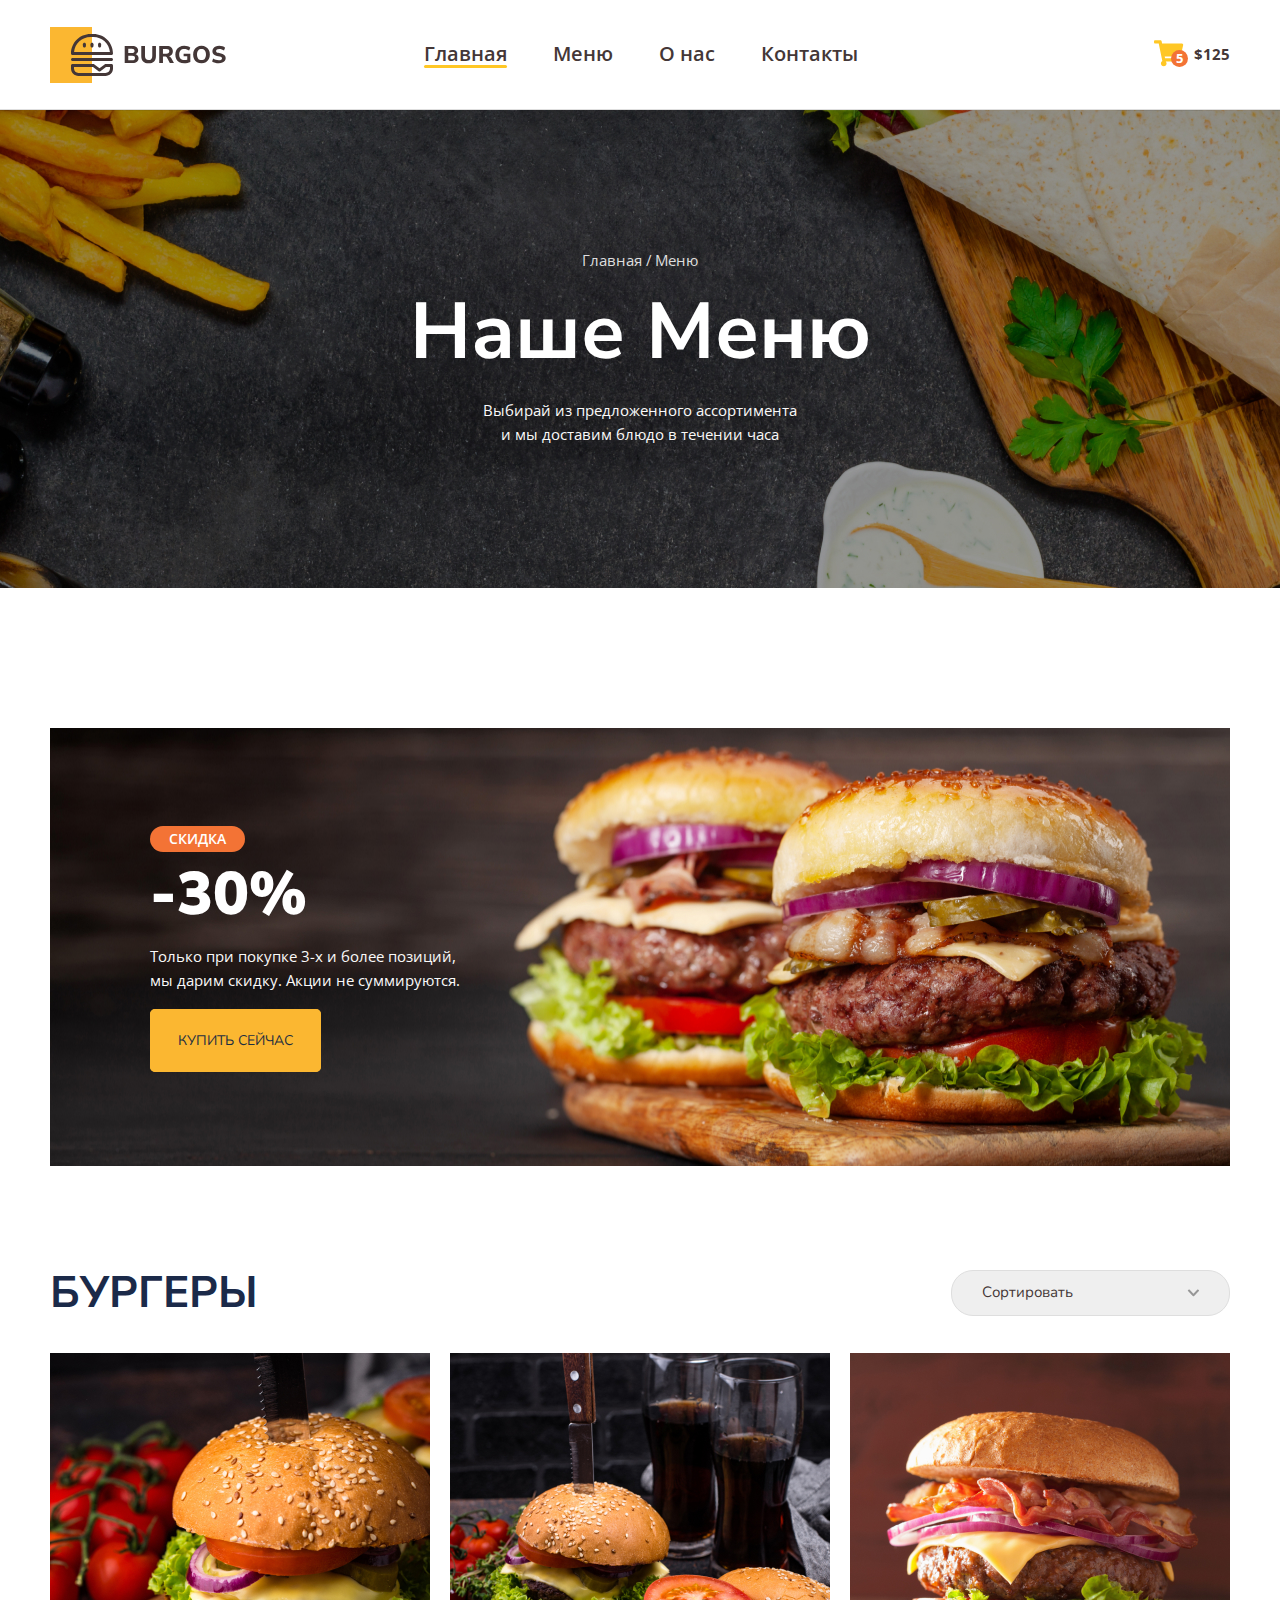
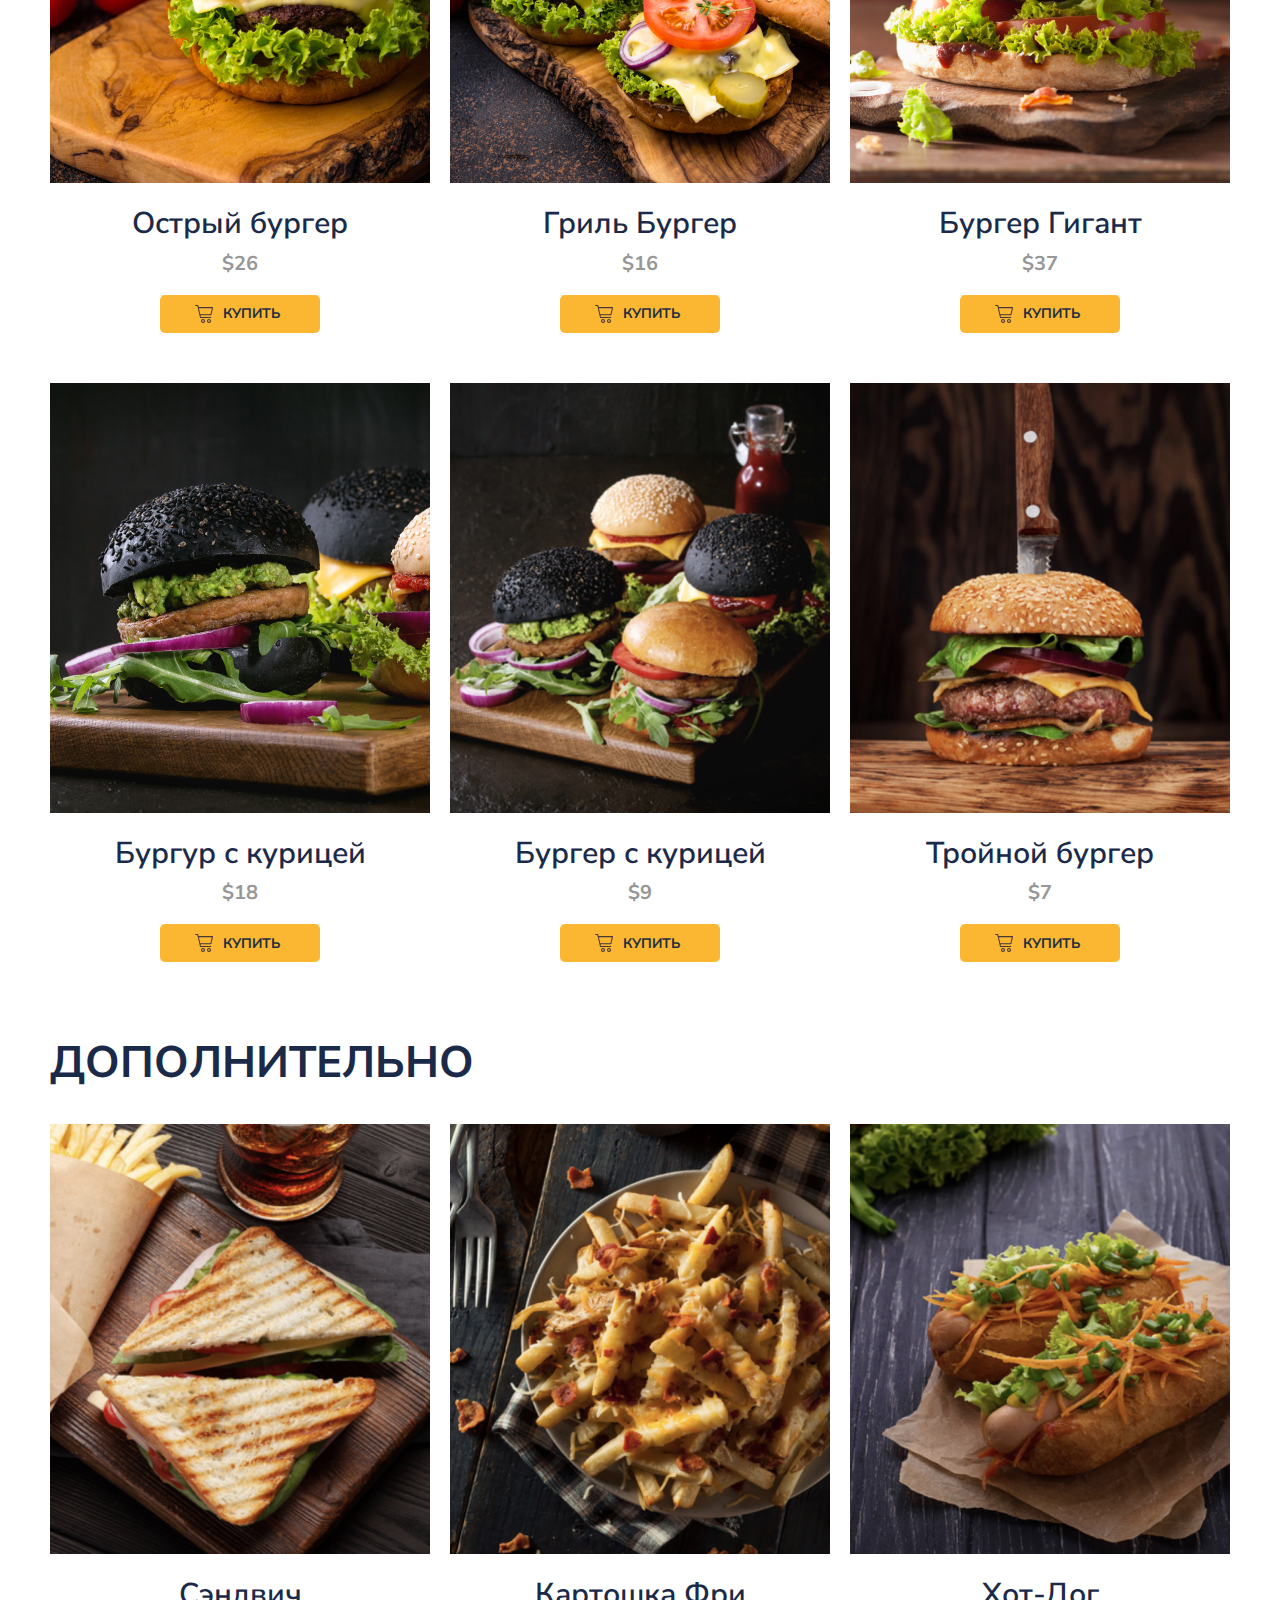
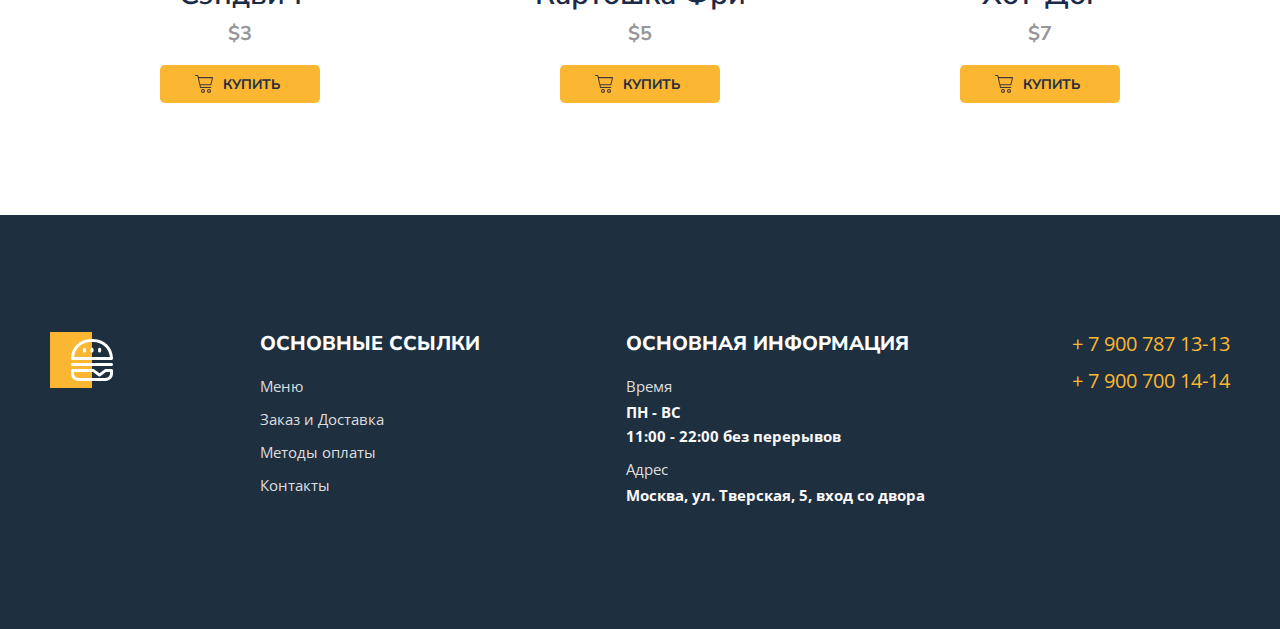
==== menu.html @ 1c943e39 "Add styles" ====
<!DOCTYPE html>
<html lang="ru">
<head>
    <meta charset="UTF-8">
    <meta http-equiv="X-UA-Compatible" content="IE=edge">
    <meta name="viewport" content="width=device-width, initial-scale=1.0">
    <title>Burger</title>
    <link rel="preconnect" href="https://fonts.googleapis.com">
    <link rel="preconnect" href="https://fonts.gstatic.com" crossorigin>
    <link href="https://fonts.googleapis.com/css2?family=Nunito+Sans:wght@600;700;800;900&family=Open+Sans:wght@400;600;700&display=swap" rel="stylesheet">
    <link rel="stylesheet" href="styles/normalize.css">
    <link rel="stylesheet" href="styles/main.css">
</head>
<body>
    <header>
        <div class="container">
            <div class="header">
                <div class="header-item">
                    <a href="index.html" class="header-logo"></a>
                    <nav>
                        <ul class="header-nav">
                            <li><a href="index.html" class="active">Главная</a></li>
                            <li><a href="#">Меню</a></li>
                            <li><a href="#">О нас</a></li>
                            <li><a href="#">Контакты</a></li>
                        </ul>
                    </nav>  
                </div>
                <button type="button" class="button">
                    <span class="button-item">
                        <img src="images/cart.svg" alt="Корзина">
                        <span class="button-count">5</span>
                    </span>
                    <span class="button-text">
                        $125
                    </span>
                </button> 
            </div>
        </div>
    </header>
    <div class="bg">
        <div class="container">
            <ul class="breadcrumbs">
                <li><a href="index.html">Главная</a></li>
                <li><a href="#">Меню</a></li>
            </ul>
            <h1 class="title">Наше Меню</h1>
            <p class="desription">Выбирай из предложенного ассортимента и мы доставим блюдо в течении часа</p>
        </div>
    </div>
    <main>
        <div class="banner">
            <div class="container">
                <div class="banner-box">
                    <h2 class="banner-title">
                       <span>скидка</span>
                       -30%
                    </h2>
                    <p class="banner-text">Только при покупке 3-х и более позиций, мы  дарим скидку. Акции не cуммируются.</p>
                    <a href="#menuBurger" class="banner-link">купить сейчас</a>
            </div>
        </div>
        <div class="menu" id="menuBurger">
            <div class="container">
                <div class="menu-header">
                    <h2 class="menu-title">
                        Бургеры
                    </h2>
                    <select class='menu-select'>
                        <option value="">Сортировать</option>
                        <option value="up">По возрастанию</option>
                        <option value="down">По убыванию</option>
                    </select>
                </div>
                <div class="menu-grid">
                    <!-- 1 бургер начало-->
                    <div class="menu-grid-item">
                        <div class="menu-grid-cover">
                            <img src="images/menu/01.jpg" alt="Острый бургер">
                        </div>
                        <p class="menu-grid-title">Острый бургер</p>
                        <p class="menu-grid-price">
                            $26
                        </p>
                        <button type="button" class="menu-grid-btn">
                            <span class="menu-grid-icon"></span>
                            <span class="menu-grid-text">Купить</span>
                        </button>
                    </div>
                    <!-- 1 бургер конец-->
                    <!-- 2 бургер начало-->
                    <div class="menu-grid-item">
                        <div class="menu-grid-cover">
                            <img src="images/menu/02.jpg" alt="Гриль бургер">
                        </div>
                        <p class="menu-grid-title">Гриль Бургер</p>
                        <p class="menu-grid-price">
                            $16
                        </p>
                        <button type="button" class="menu-grid-btn">
                            <span class="menu-grid-icon"></span>
                            <span class="menu-grid-text">Купить</span>
                        </button>
                    </div>
                    <!-- 2 бургер конец-->
                    <!-- 3 бургер начало-->
                    <div class="menu-grid-item">
                        <div class="menu-grid-cover">
                            <img src="images/menu/03.jpg" alt="Бургер гигант">
                        </div>
                        <p class="menu-grid-title">Бургер Гигант</p>
                        <p class="menu-grid-price">
                            $37
                        </p>
                        <button type="button" class="menu-grid-btn">
                            <span class="menu-grid-icon"></span>
                            <span class="menu-grid-text">Купить</span>
                        </button>
                    </div>
                    <!-- 3 бургер конец-->
                    <!-- 4 бургер начало-->
                    <div class="menu-grid-item">
                        <div class="menu-grid-cover">
                            <img src="images/menu/04.jpg" alt="Бургур с курицей">
                        </div>
                        <p class="menu-grid-title">Бургур с курицей</p>
                        <p class="menu-grid-price">
                            $18
                        </p>
                        <button type="button" class="menu-grid-btn">
                            <span class="menu-grid-icon"></span>
                            <span class="menu-grid-text">Купить</span>
                        </button>
                    </div>
                    <!-- 4 бургер конец-->
                    <!-- 5 бургер начало-->
                    <div class="menu-grid-item">
                        <div class="menu-grid-cover">
                            <img src="images/menu/05.jpg" alt="Бургер с курицей">
                        </div>
                        <p class="menu-grid-title">Бургер с курицей</p>
                        <p class="menu-grid-price">
                            $9
                        </p>
                        <button type="button" class="menu-grid-btn">
                            <span class="menu-grid-icon"></span>
                            <span class="menu-grid-text">Купить</span>
                        </button>
                    </div>
                    <!-- 5 бургер конец-->
                    <!-- 6 бургер начало-->
                    <div class="menu-grid-item">
                        <div class="menu-grid-cover">
                            <img src="images/menu/06.jpg" alt="Тройной бургер">
                        </div>
                        <p class="menu-grid-title">Тройной бургер</p>
                        <p class="menu-grid-price">
                            $7
                        </p>
                        <button type="button" class="menu-grid-btn">
                            <span class="menu-grid-icon"></span>
                            <span class="menu-grid-text">Купить</span>
                        </button>
                    </div>
                    <!-- 6 бургер конец-->
                </div>
                <div class="menu-header">
                    <h2 class="menu-title">
                        Дополнительно
                    </h2>
                </div>
                <div class="menu-grid">
                    <!-- 1 дополнительный бургер начало-->
                    <div class="menu-grid-item">
                        <div class="menu-grid-cover">
                            <img src="images/menu/07.jpg" alt="Сэндвич">
                        </div>
                        <p class="menu-grid-title">Сэндвич</p>
                        <p class="menu-grid-price">
                            $3
                        </p>
                        <button type="button" class="menu-grid-btn">
                            <span class="menu-grid-icon"></span>
                            <span class="menu-grid-text">Купить</span>
                        </button>
                    </div>
                    <!-- 1 дополнительный бургер конец-->
                    <!-- 2 дополнительный бургер начало-->
                    <div class="menu-grid-item">
                        <div class="menu-grid-cover">
                            <img src="images/menu/08.jpg" alt="Картошка Фри">
                        </div>
                        <p class="menu-grid-title">Картошка Фри</p>
                        <p class="menu-grid-price">
                            $5
                        </p>
                        <button type="button" class="menu-grid-btn">
                            <span class="menu-grid-icon"></span>
                            <span class="menu-grid-text">Купить</span>
                        </button>
                    </div>
                    <!-- 2 дополнительный бургер конец-->
                    <!-- 3 дополнительный бургер начало-->
                    <div class="menu-grid-item">
                        <div class="menu-grid-cover">
                            <img src="images/menu/09.jpg" alt="Хот-Дог">
                        </div>
                        <p class="menu-grid-title">Хот-Дог</p>
                        <p class="menu-grid-price">
                            $7
                        </p>
                        <button type="button" class="menu-grid-btn">
                            <span class="menu-grid-icon"></span>
                            <span class="menu-grid-text">Купить</span>
                        </button>
                    </div>
                    <!-- 3 дополнительный бургер конец-->
            </div>
        </div>
    </main>
    <footer class="footer">
        <div class="container">
            <div class="footer-box">
                <div class="footer-item">
                    <img class="footer-logo" src="images/footer-logo.svg" alt="Logo">
                </div>
                <div class="footer-item">
                    <h2>основные ссылки</h2>
                    <ul class="footer-list">
                        <li><a href="#">Меню</a></li>
                        <li><a href="#">Заказ и Доставка</a></li>
                        <li><a href="#">Методы оплаты</a></li>
                        <li><a href="#">Контакты</a></li>
                    </ul>
                </div>
                <div class="footer-item">
                    <h2>основная информация</h2>
                    <ul class="footer-list">
                        <li>
                            <span>Время</span>
                            ПН - ВС <br>
                            11:00 - 22:00 без перерывов
                        </li>
                        <li>
                            <span>Адрес</span>
                            Москва, ул. Тверская, 5, вход со двора
                        </li>
                    </ul>
                </div>
                <div class="footer-tel">
                    <ul class="footer-list footer-list-tel">
                        <li>
                            <a href="tel:+79007871313">+ 7 900 787 13-13</a>
                        </li>
                        <li>
                            <a href="tel:+79007001414">+ 7 900 700 14-14</a>
                        </li>
                    </ul>
                </div>
            </div>
        </div>
    </footer>
</body>
</html>
---- styles/main.css ----
body {
    font-family: 'Nunito Sans', sans-serif;
}
header {
    border-bottom: 1px solid #DEDEDE;
}
.container {
    max-width: 1180px;
    margin: 0 auto;
    padding-left: 15px;
    padding-right: 15px;
}
.header {
    font-family: 'Open Sans', sans-serif;
    display: flex;
    align-items: center;
    justify-content: space-between;
    padding-top: 26px;
    padding-bottom: 25px;
}
.header-item {
    display: flex;
    align-items: center;
    justify-content: space-between;
    flex-basis: 68.5%;
}
.header-logo {
    display: block;
    background-image: url(../images/logo.svg);
    width: 176px;
    height: 56px;
    background-repeat: no-repeat;
    background-size: cover;
}
.header-nav {
    display: flex;
    list-style-type: none;
    padding-left: 0;
    gap: 46px;
}
.header-nav a {
    font-weight: 600;
    font-size: 20px;
    color: #443737;
    text-decoration: none;
}
.header-nav a::after {
    content: '';
    width: 100%;
    height: 3px;
    border-radius: 1.5px;
    display: block;
    background: transparent;
}
.header-nav a.active::after {
    content: '';
    background-color: #FFC725;
}
.button {
    display: flex;
    align-items: center;
    background-color: transparent;
    border: none;
    padding: 0;
    gap: 10px;
    cursor: pointer;
}
.button-text {
    color: #443737;
    font-weight: 700;
    font-size: 15px;
}
.button-count {
    font-weight: 700;
    font-size: 13px;
    color: #FFFFFF;
    background: #F37335;
    border-radius: 100%;
    position: absolute;
    width: 17px;
    height: 17px;
    text-align: center;
    line-height: 1.3;
    bottom: 3px;
    right: -4px;
}
.button-item {
    position: relative;
}
.bg {
    text-align: center;
    color: white;
    background-image: url(../images/bg.jpg);
    background-size: cover;
    background-position: center center;
    padding: 142px 0;
    margin-bottom: 140px;
}
.breadcrumbs {
    padding-left: 0;
    margin-top: 0;
    list-style-type: none;
    display: flex;
    justify-content: center;
    gap: 7px;
}
.breadcrumbs a {
    color: #DEDEDE;
    font-size: 15px;
    font-family: 'Open Sans', sans-serif;
    text-decoration: none;
}
.breadcrumbs a:hover::before {
    color:#DEDEDE;
}
.breadcrumbs a::before {
    content: '/';
    position: relative;
    left: -3px;
    pointer-events: none;
}
.breadcrumbs li:first-child a::before {
    display: none;
}
.title {
    font-weight: 700;
    font-size: 79px;
    margin-top: 17px;
    margin-bottom: 20px;
}
.desription {
    font-family: 'Open Sans', sans-serif;
    font-size: 15px;
    line-height: 1.6;
    color: #FAF9F9;
    max-width: 320px;
    margin: 0 auto;
}
.banner-box {
    background-image: url(../images/banner.jpg);
    text-align: left;
    color: white;
    background-size: cover;
    background-position: center center;
    padding-top: 98px;
    padding-bottom: 116px;
    padding-left: 100px;
    max-width: 1180px;
    margin: 0 auto;
    margin-bottom: 102px;
    /** height: 294px; **/
}
.banner-title {
    font-weight: 900;
    font-size: 60px;
    margin-bottom: 15px;
    display: block;
    margin-top: 0;
}
.banner-title span {
    display: block;
    font-family: 'Open Sans', sans-serif;
    font-weight: 600;
    font-size: 14px;
    background-color: #F37335;
    border-radius: 14px;
    max-width: 95px;
    padding: 5px 0px;
    text-align: center;
    margin-bottom: 8px;
    text-transform: uppercase;
}
.banner-text {
    font-family: 'Open Sans', sans-serif;
    font-weight: 400;
    font-size: 15px;
    max-width: 329px;
    line-height: 24px;
    color: #FAF9F9;
    /** display: block; **/
    margin-bottom: 39px;
}
.banner-link {
    text-decoration: none;
    color: #1E2F40;
    /** font-weight: 700; **/
    font-size: 14px;
    background-color: #FBB731;
    border-radius: 5px;
    /** width: 150px; **/
    /** padding: 21px 10px; **/
    /** text-align: center; **/
    /** margin-top: 14px; **/
    /** display: block; **/
    text-transform: uppercase;
    padding: 21px 27px;
    border: 1px solid #FBB731;
}
.banner-link:hover {
    background-color: transparent;
    color: #FBB731;
}
.menu-header {
    display: flex;
    align-items: center;
    justify-content: space-between;
    margin-bottom: 35px;
}
.menu-title {
    font-size: 44px;
    font-weight: 700;
    text-transform: uppercase;
    margin: 0;
    color: #1B2A49;
}
.menu-select {
    border: 1px solid #DEDEDE;
    padding: 13px 30px;
    border-radius: 22px;
    color: #443737;
    font-size: 15px;
    appearance: none;
    flex-basis: 279px;
    background-image: url(../images/menu/arrow.svg);
    background-size: 12.77px 7.77px;
    background-repeat: no-repeat;
    background-position: 89% center;
}
.menu-grid {
    display: grid;
    grid-template-columns: repeat(3, 1fr);
    gap: 50px 20px;
    margin-bottom: 76px;
}
.menu-grid-cover {
    width: 100%;
    height: 430px;
    position: relative;
    overflow: hidden;
}
.menu-grid-cover img {
    position: absolute;
    left: 50%;
    top: 50%;
    transform: translate(-50%, -50%);
    object-fit: cover;
    width: 100%;
    height: 430px;
}
/** Название бургера **/
.menu-grid-title {
    font-size: 30px;
    font-weight: 600;
    color: #1B2A49;
    text-align: center;
    margin: 0;
    margin-top: 24px;
}
/** Цена бургера **/
.menu-grid-price {
    text-align: center;
    font-weight: 700;
    font-size: 20px;
    color: #979797;
    margin: 0;
    margin-top: 10px;
}
.menu-grid-btn {
    display: flex;
    justify-content: center;
    align-items: center;
    background-color: #FBB731;
    border: none;
    border-radius: 5px;
    padding: 10px 35px 10px 35px;
    cursor: pointer;
    margin: 0 auto;
    margin-top: 20px;
    gap: 10px;
}
.menu-grid-text {
    font-size: 14px;
    font-weight: 700;
    text-transform: uppercase;
    color: #1E2F40;
    margin-right: 5px;
    margin-top: 1px;
}
.menu-grid-icon {
    display: block;
    background-image: url(../images/menu/cart-menu.svg);
    background-position: center center;
    background-repeat: no-repeat;
    background-size: cover;
    width: 18px;
    height: 18px;
}
.menu-grid-btn:hover {
    background-color: #F37335;
}
.footer {
    background: #1E2F40;
    color: #fff;
    padding-top: 117px;
    padding-bottom: 106px;
    margin-top: 112px;
}
.footer-box {
    display: flex;
    justify-content: space-between;
}
.footer-logo {
    width: 63px;
    height: 56px;
}
.footer-item {
    flex: 0 0 auto;
}
.footer-item h2 {
    font-size: 20px;
    font-weight: 800;
    text-transform: uppercase;
    margin-bottom: 19px;
    margin-top: 0;
}
.footer-list li {
    margin-bottom: 9px;
    font-family: 'Open Sans', sans-serif;
    font-size: 15px;
    color: #FAF9F9;
    font-weight: 700;
    line-height: 24px;
}
.footer-list a {
    color: #DEDEDE;
    text-decoration: none;
    font-weight: 400;
}
.footer-list a:hover {
    color: #FBB731;
}
.footer-item span {
    color: #DEDEDE;
    display: block;
    font-weight: 400;
    margin-bottom: 2px;
}
.footer-list-tel {
    margin-top: 0;
}
.footer-list-tel li {
    margin-bottom: 12px;
    font-weight: 900;
}
.footer-list-tel a {
    font-size: 20px;
    color: #FBB731;
    margin-top: 0;
}
.footer-list-tel a:hover {
    color: #fff;
}
.footer-list {
    padding-left: 0;
    list-style-type: none;
}
/* Style index*/
.main {
    background: linear-gradient(180deg, #0C4C7B -100%, #1E2F40 100%);
}
.wrapper {
    max-width: 1180px;
    margin: 0 auto;
    display: flex;
    justify-content:space-between;
}
.content {
    color: #FAF9F9;
    flex: 0 0 580px;
    padding-top: 170px;
    padding-bottom: 170px;
}
.content-title {
    font-size: 120px;
    font-weight: 800;
    text-transform: uppercase;
    line-height: 120px;
    margin-bottom: 40px;
    margin-top: 0;
}
.content-title span {
    color: #FBB731;
    font-size: 30px;
    font-weight: 700;
    line-height: 38px;
    display: block;
    margin-bottom: 10px;
}
.content-text {
    font-family: 'Open Sans', sans-serif;
    font-size: 19px;
    line-height: 1.4;
    margin-bottom: 42px;
}
.content-link,
.promo a {
    color: #1E2F40;
    background-color: #FBB731;
    border-radius: 5px;
    text-decoration: none;
    padding: 20px 45px;
    display: inline-block;
    text-transform: uppercase;
    font-size: 14px;
    font-weight: 700;
}
.visual {
    flex-grow: 1;
    display: flex;
    justify-content: flex-end;
    position: relative;
}
.visual-bg {
    width: 432px;
    height: 100%;
    background: linear-gradient(2.42deg, #F37335 -19.6%, #FBB731 100.79%, #FDC830 100.79%);
}
.main img {
    width: 829px;
    position: absolute;
    right: -168px;
}
.promo {
    padding-top: 186px;
    padding-bottom: 46px;
}
.promo-left,
.promo-right  {
    flex: 0 0 49%;
    color: #FAF9F9;
    box-sizing: border-box;
    background-repeat: no-repeat;
    background-size: cover;
    background-position: center;
}
.promo-left {
    background-image: url(../images/promo-left.png);
    padding: 116px 50px;
}
.promo-right {
    background-image: url(../images/promo-right.png);
    padding: 102px 50px;
}
.sale {
    font-size: 14px;
    font-weight: 900;
    background: #F37335;
    padding: 5px 19px;
    border-radius: 14px;
    display: inline-block;
    text-transform: uppercase;
    margin-bottom: 3px;
    margin-top: 0;
}
.cost {
    font-size: 60px;
    font-weight: 900;
    margin-bottom: 8px;
    margin-top: 0;
}
.promo-description {
    font-size: 15px;
    color: #FAF9F9;
    font-family: 'Open Sans', sans-serif;
    line-height: 24px;
    margin-bottom: 0;
}
.promo-left .promo-description {
    max-width: 392px;
}
.promo-right .promo-description {
    max-width: 300px;
    margin-bottom: 20px;
}
.free {
    font-size: 44px;
    font-weight: 700;
    margin-bottom: 10px;
    margin-top: 0;
}
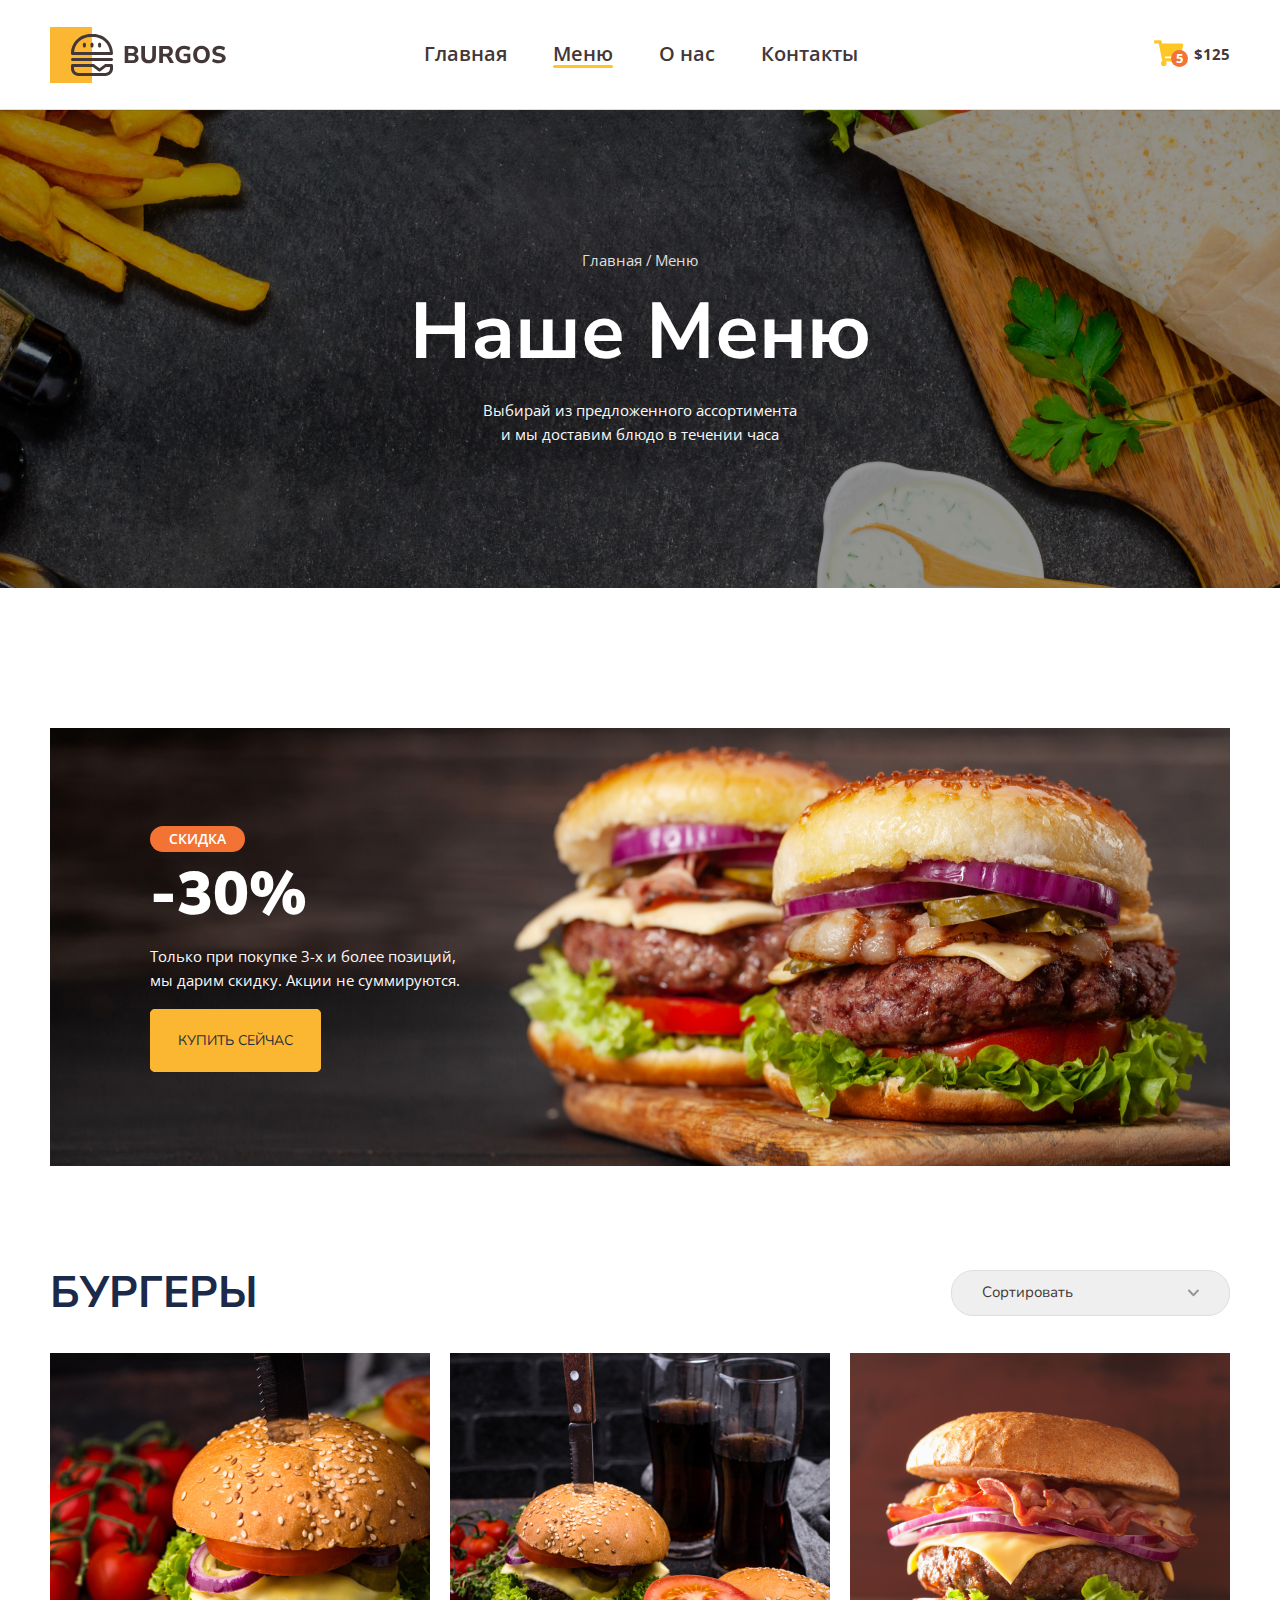
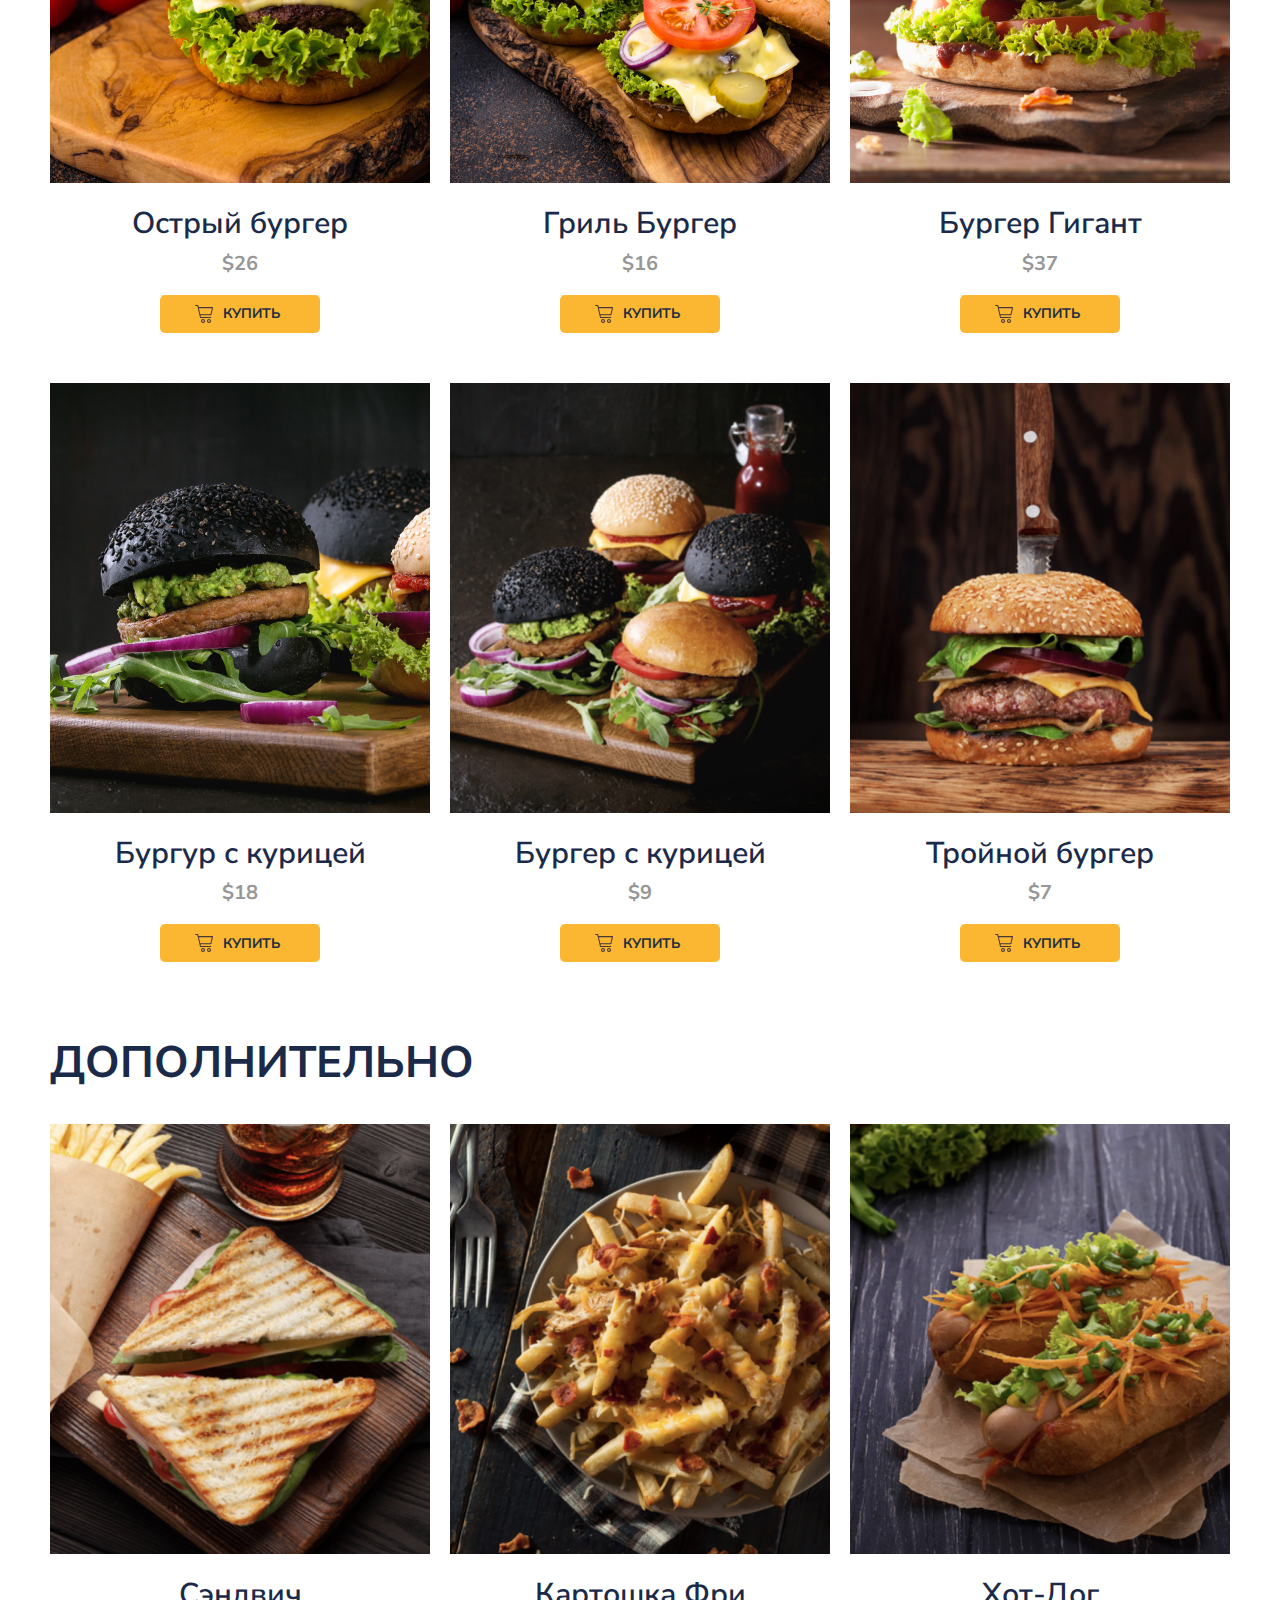
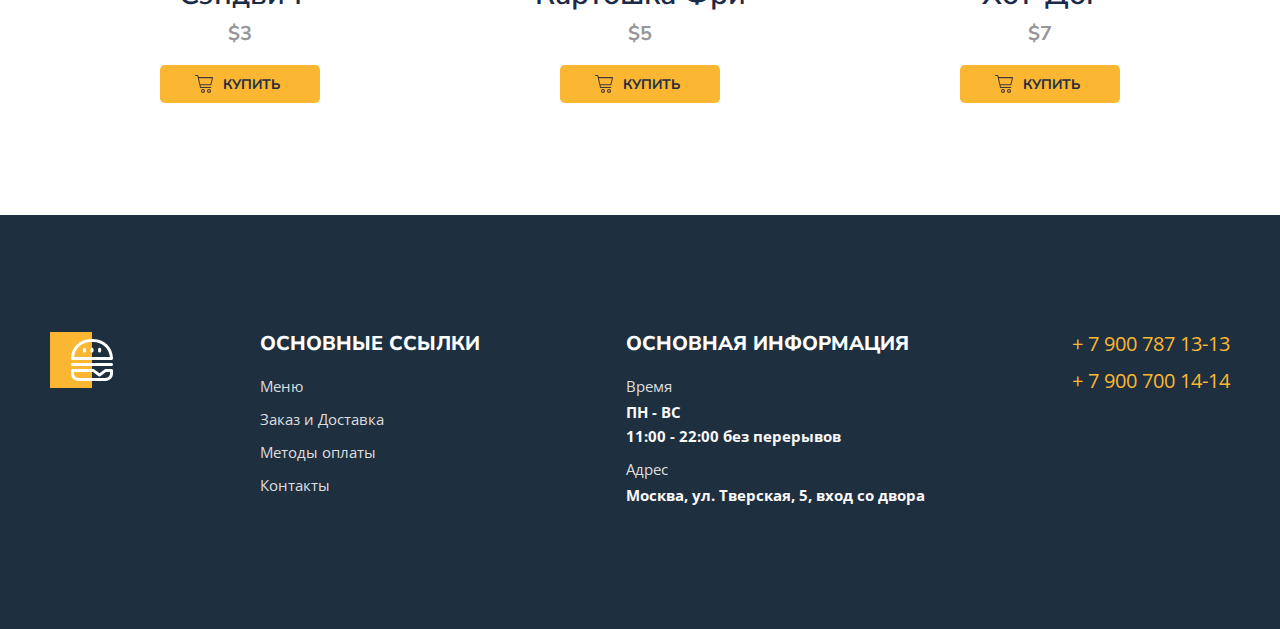
==== commit 0a3769f3: "Add styles" ====
--- a/menu.html
+++ b/menu.html
@@ -19,8 +19,8 @@
                     <a href="index.html" class="header-logo"></a>
                     <nav>
                         <ul class="header-nav">
-                            <li><a href="index.html" class="active">Главная</a></li>
-                            <li><a href="#">Меню</a></li>
+                            <li><a href="index.html">Главная</a></li>
+                            <li><a href="#" class="active">Меню</a></li>
                             <li><a href="#">О нас</a></li>
                             <li><a href="#">Контакты</a></li>
                         </ul>
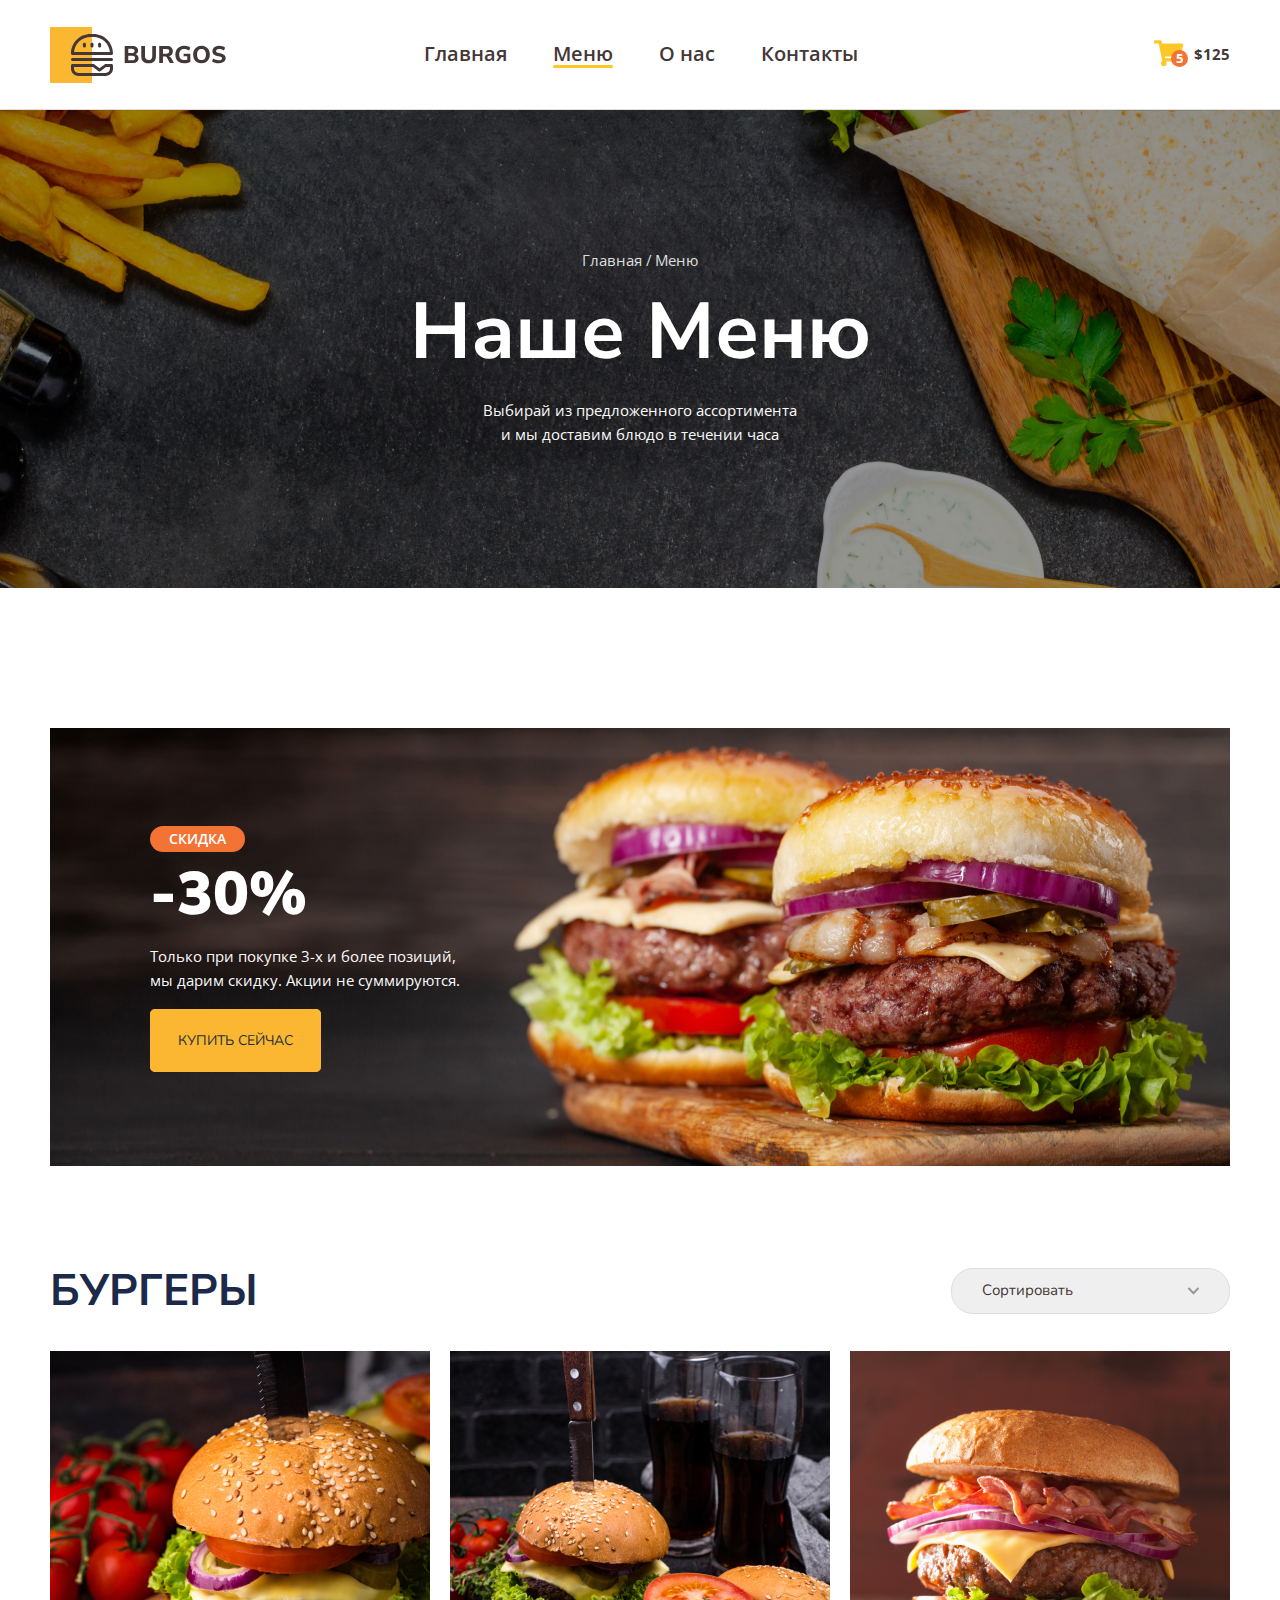
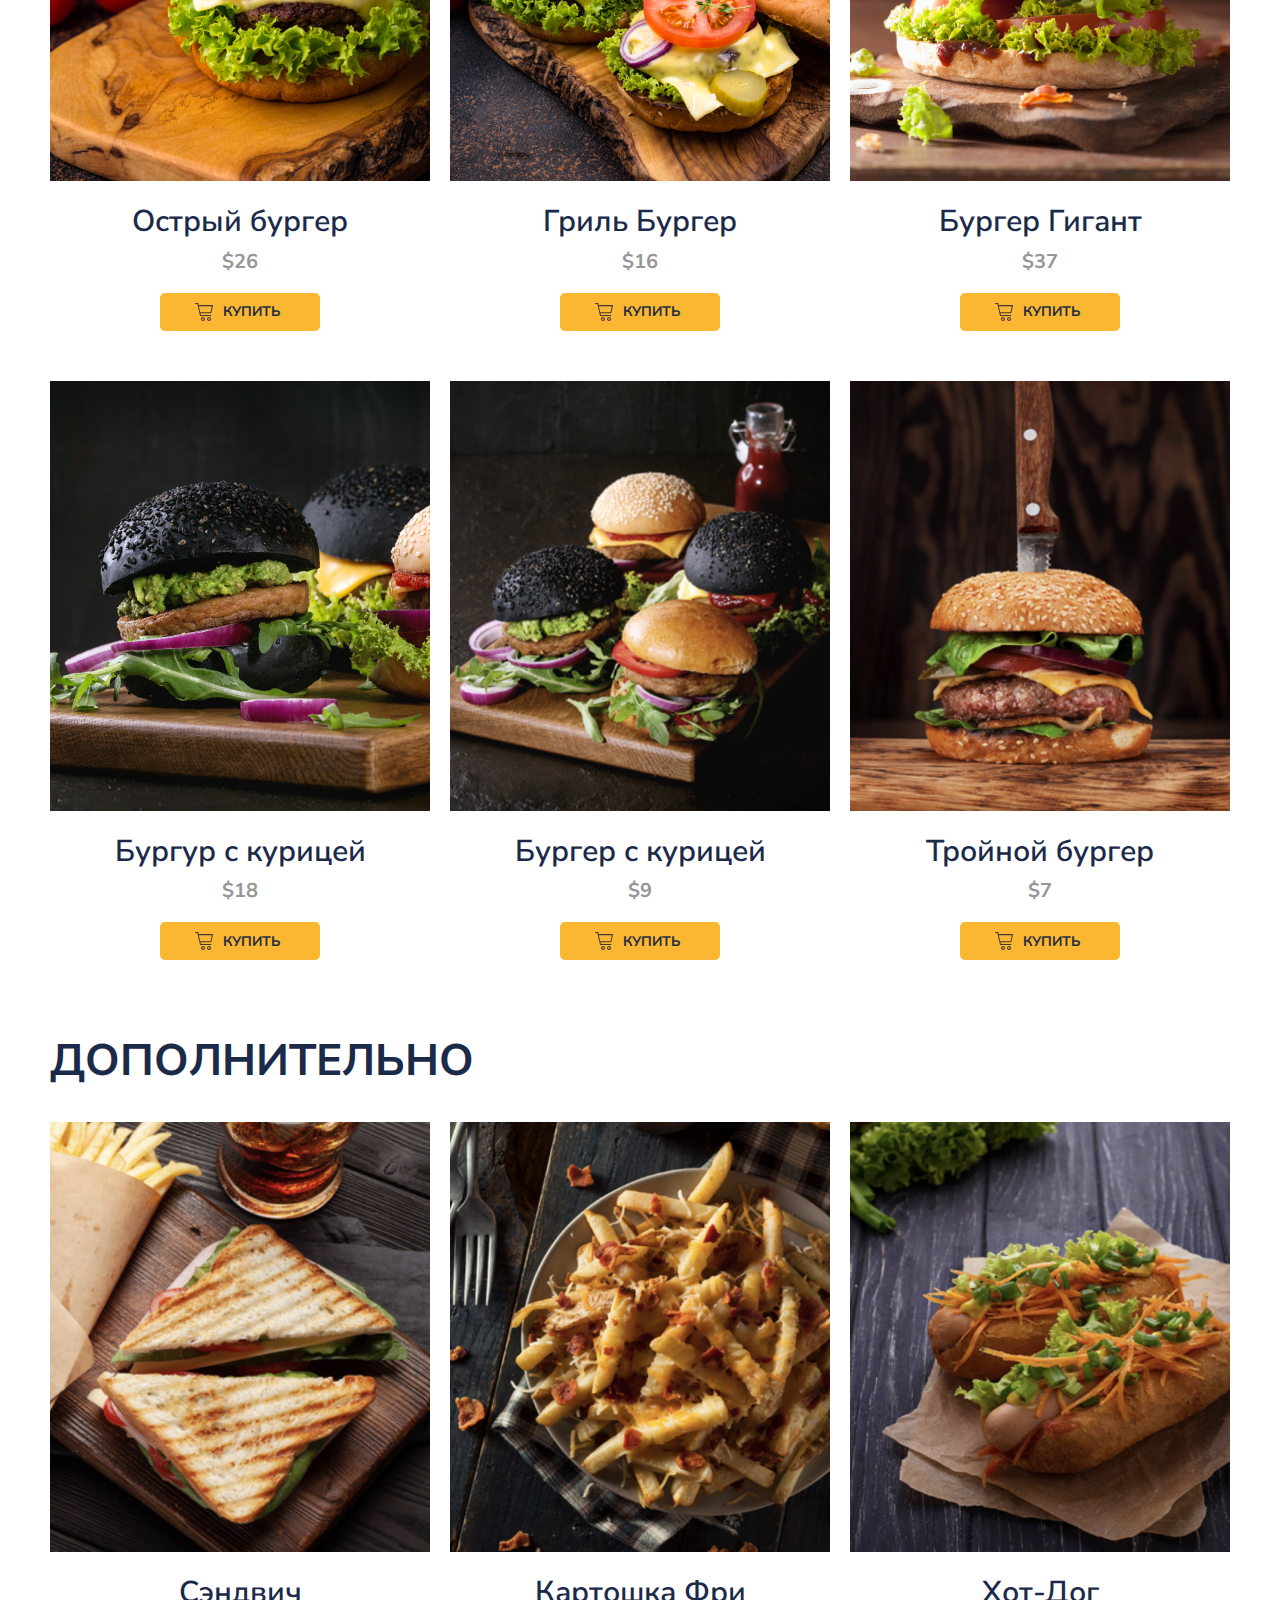
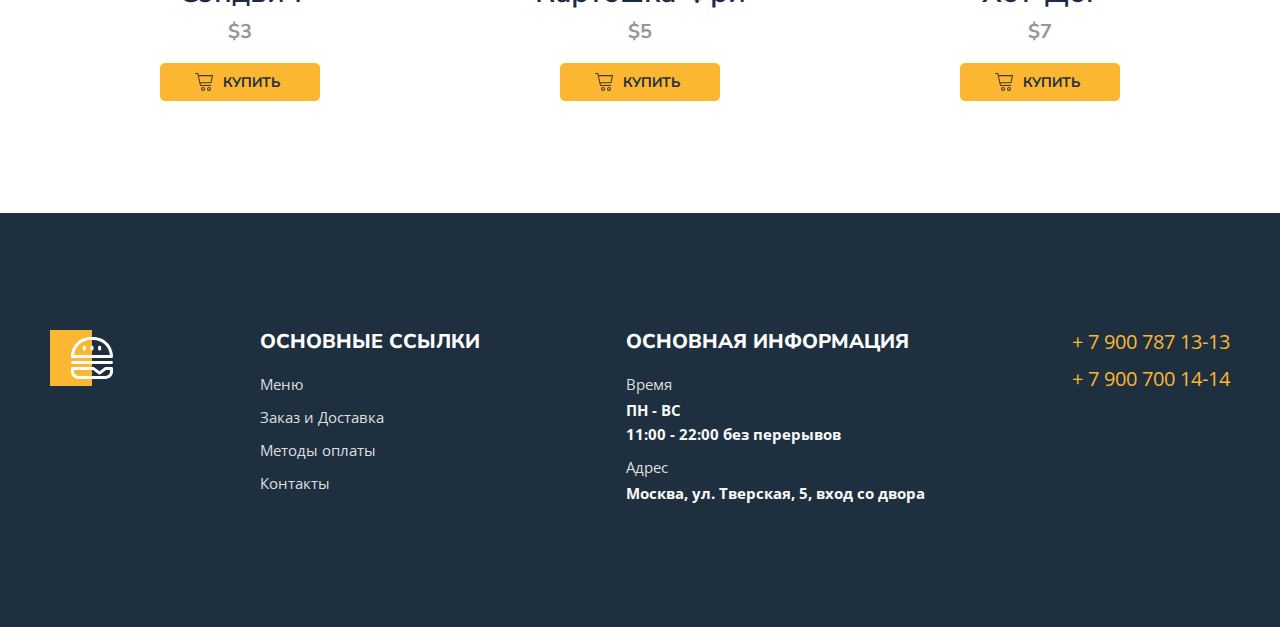
==== commit cb9affbe: "Add styles" ====
--- a/menu.html
+++ b/menu.html
@@ -12,7 +12,7 @@
     <link rel="stylesheet" href="styles/main.css">
 </head>
 <body>
-    <header>
+    <header id="headerTop">
         <div class="container">
             <div class="header">
                 <div class="header-item">
@@ -260,5 +260,52 @@
             </div>
         </div>
     </footer>
+    <a href="#headerTop" class="button-up hidden" id="btnUp">Наверх</a>
+    <script>
+        // Smooth Scroll
+
+        const links = document.querySelectorAll(".banner-link");
+
+        for (const link of links) {
+            link.addEventListener("click", clickHandler);
+        }
+
+        function clickHandler(e) {
+            e.preventDefault();
+            const href = this.getAttribute("href");
+
+            document.querySelector(href).scrollIntoView({
+                behavior: "smooth"
+            });
+        }
+        
+        // Button Up
+
+        window.onscroll = function(){scrollFunction()};
+
+        const upbuttons = document.querySelectorAll(".button-up");
+
+        for (const upbutton of upbuttons) {
+            upbutton.addEventListener("click", clickHandler);
+        }
+
+        function clickHandler(e) {
+            e.preventDefault();
+            const href = this.getAttribute("href");
+
+            document.querySelector(href).scrollIntoView({
+                behavior: "smooth"
+            });
+        }
+
+        function scrollFunction(){
+            if ( document.body.scrollTop > 1000 || document.documentElement.scrollTop > 1000){
+                document.getElementById('btnUp').className = 'button-up visible';
+            } else {
+                document.getElementById('btnUp').className = 'button-up hidden';
+            }
+        }
+
+    </script>
 </body>
 </html>--- a/styles/main.css
+++ b/styles/main.css
@@ -147,7 +147,7 @@
     padding-left: 100px;
     max-width: 1180px;
     margin: 0 auto;
-    margin-bottom: 102px;
+    margin-bottom: 80px;
     /** height: 294px; **/
 }
 .banner-title {
@@ -195,10 +195,14 @@
     text-transform: uppercase;
     padding: 21px 27px;
     border: 1px solid #FBB731;
+    transition: 0.3s;
 }
 .banner-link:hover {
     background-color: transparent;
     color: #FBB731;
+}
+.menu {
+    padding-top: 20px;
 }
 .menu-header {
     display: flex;
@@ -277,6 +281,7 @@
     margin: 0 auto;
     margin-top: 20px;
     gap: 10px;
+    transition: 0.3s;
 }
 .menu-grid-text {
     font-size: 14px;
@@ -364,7 +369,33 @@
     padding-left: 0;
     list-style-type: none;
 }
+
+.button-up {
+    background-color: #FBB731;
+    font-size: 14px;
+    font-weight: 700;
+    text-transform: uppercase;
+    color: #1E2F40;
+    text-decoration: none;
+    padding: 5px 20px;
+    position: fixed;
+    bottom: 20px;
+    right: 20px;
+    border-radius: 5px;
+    transition: 1s;
+}
+.button-up:hover {
+    background-color: #F37335;
+}
+.button-up.hidden {
+    opacity: 0;
+}
+.button-up.visible {
+    opacity: 1;
+}
+
 /* Style index*/
+
 .main {
     background: linear-gradient(180deg, #0C4C7B -100%, #1E2F40 100%);
 }
@@ -413,6 +444,11 @@
     text-transform: uppercase;
     font-size: 14px;
     font-weight: 700;
+    transition: 0.3s;
+}
+.content-link:hover,
+.promo a:hover {
+background-color: #F37335;
 }
 .visual {
     flex-grow: 1;
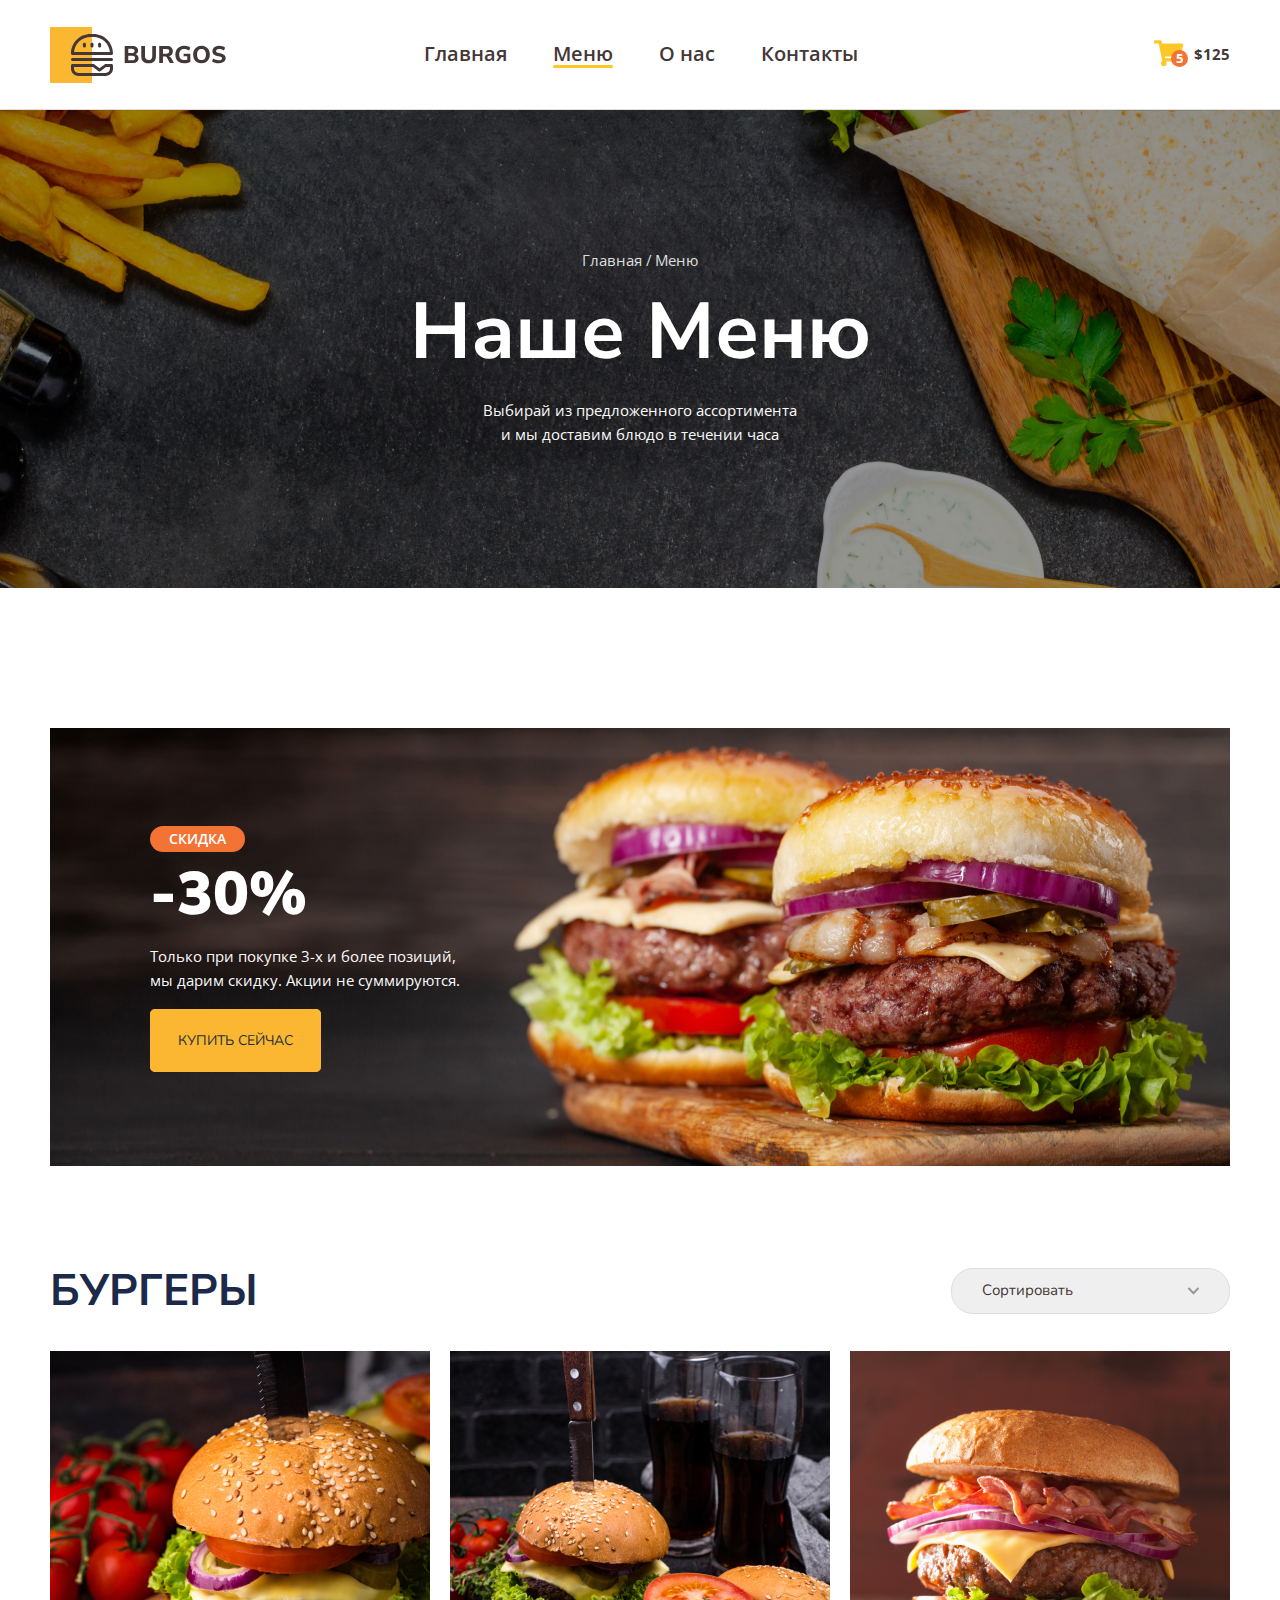
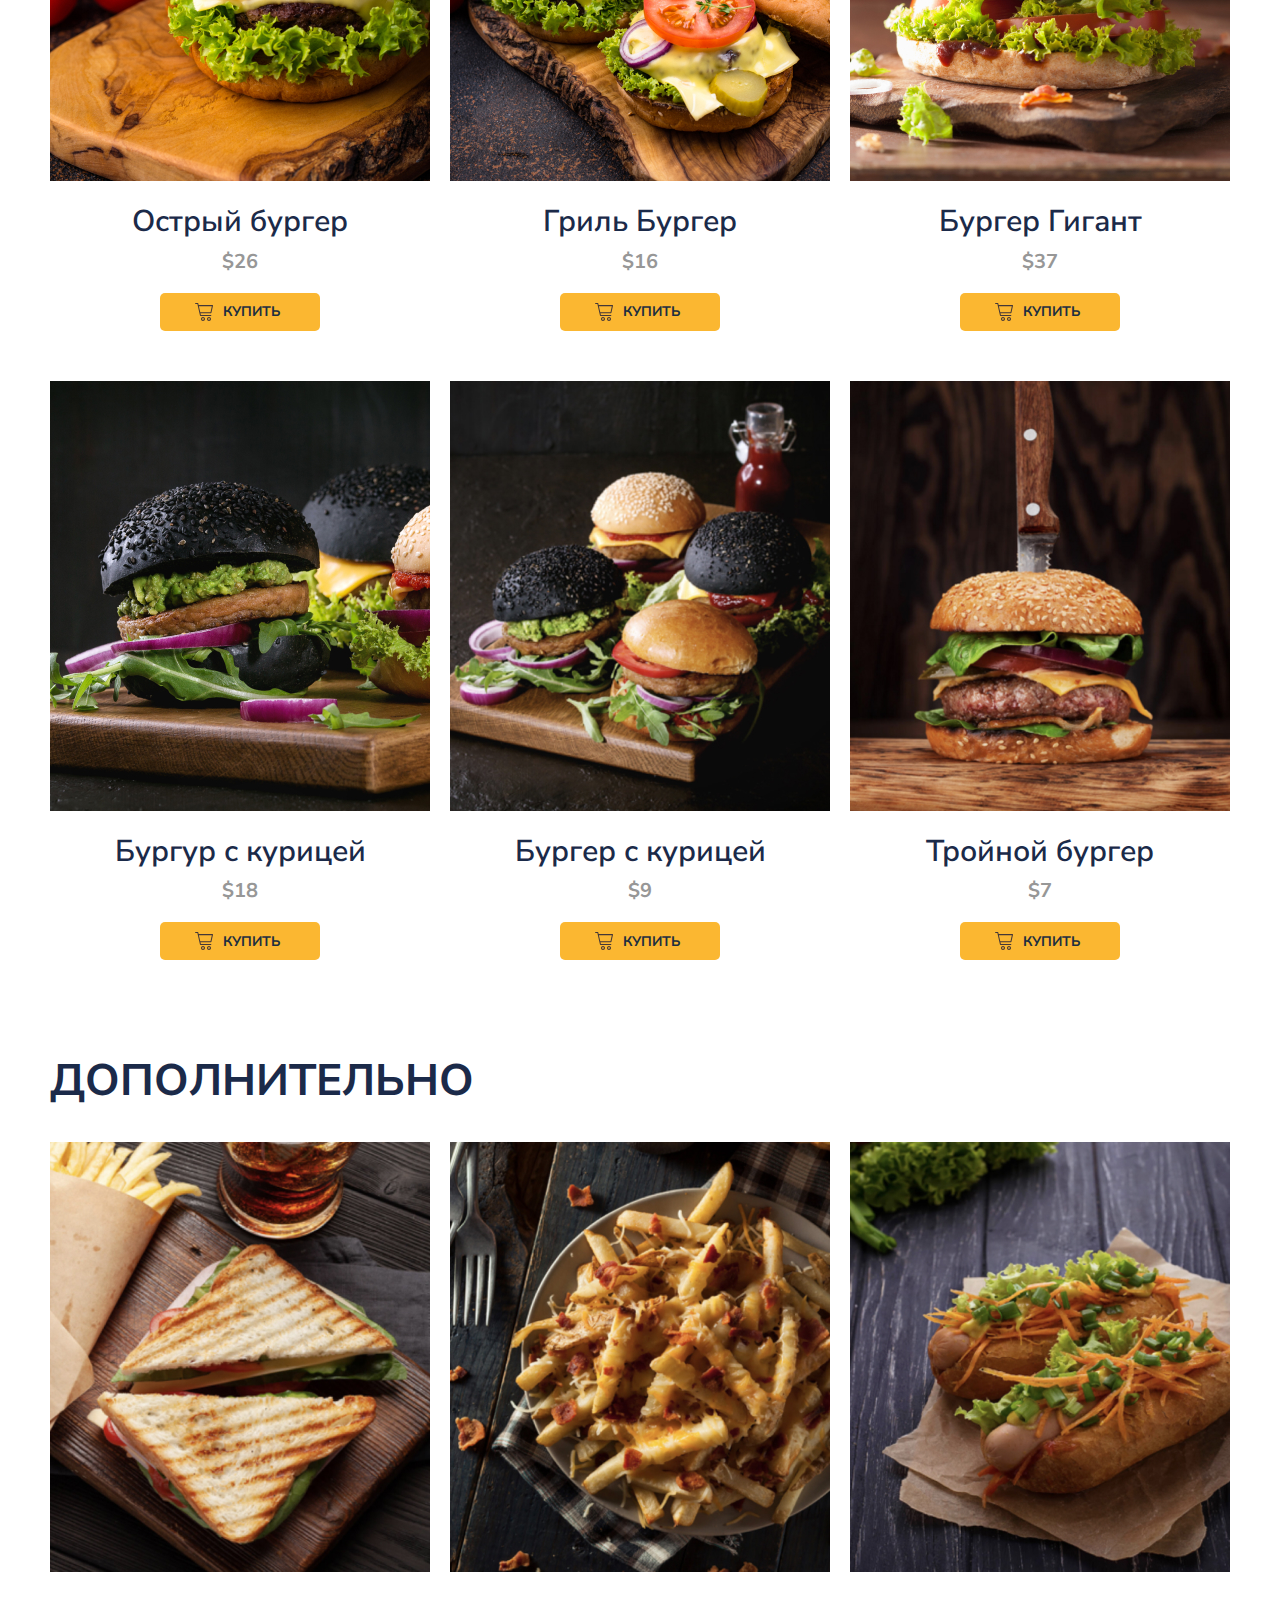
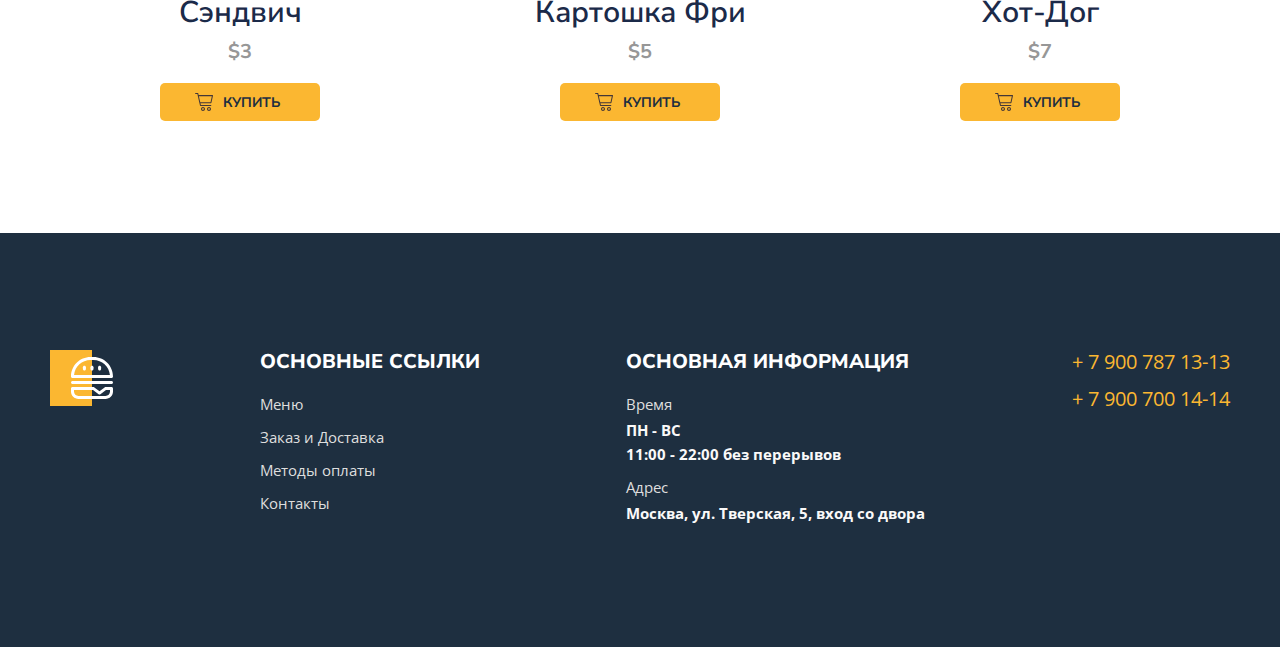
==== commit 6206fbdb: "Add styles" ====
--- a/menu.html
+++ b/menu.html
@@ -15,6 +15,9 @@
     <header id="headerTop">
         <div class="container">
             <div class="header">
+                <div class="header-burger">
+                    <button class="burger" onclick="openModal()"></button>
+                </div>
                 <div class="header-item">
                     <a href="index.html" class="header-logo"></a>
                     <nav>
@@ -60,7 +63,7 @@
                     <a href="#menuBurger" class="banner-link">купить сейчас</a>
             </div>
         </div>
-        <div class="menu" id="menuBurger">
+        <section class="menu" id="menuBurger">
             <div class="container">
                 <div class="menu-header">
                     <h2 class="menu-title">
@@ -164,6 +167,10 @@
                     </div>
                     <!-- 6 бургер конец-->
                 </div>
+            </div>
+        </section>
+        <section class="menu menu-other">
+            <div class="container">
                 <div class="menu-header">
                     <h2 class="menu-title">
                         Дополнительно
@@ -215,8 +222,9 @@
                         </button>
                     </div>
                     <!-- 3 дополнительный бургер конец-->
-            </div>
-        </div>
+                </div>
+           </div>
+        </section>
     </main>
     <footer class="footer">
         <div class="container">
@@ -232,6 +240,14 @@
                         <li><a href="#">Методы оплаты</a></li>
                         <li><a href="#">Контакты</a></li>
                     </ul>
+                    <ul class="footer-list footer-list-tel">
+                        <li>
+                            <a href="tel:+79007871313">+ 7 900 787 13-13</a>
+                        </li>
+                        <li>
+                            <a href="tel:+79007001414">+ 7 900 700 14-14</a>
+                        </li>
+                    </ul>
                 </div>
                 <div class="footer-item">
                     <h2>основная информация</h2>
@@ -261,6 +277,15 @@
         </div>
     </footer>
     <a href="#headerTop" class="button-up hidden" id="btnUp">Наверх</a>
+    <div id="modal" class="modal">
+        <ul class="header-nav">
+            <li><a href="index.html">Главная</a></li>
+            <li><a href="#" class="active">Меню</a></li>
+            <li><a href="#">О нас</a></li>
+            <li><a href="#">Контакты</a></li>
+        </ul>
+        <button class="burger-close" onclick="closeModal()"></button>
+    </div>
     <script>
         // Smooth Scroll
 
@@ -306,6 +331,15 @@
             }
         }
 
+        // Menu
+
+        function openModal() {
+           document.getElementById("modal").style.top = "0px";
+        }
+
+        function closeModal() {
+           document.getElementById("modal").style.top = "-400px";
+        }
     </script>
 </body>
 </html>--- a/styles/main.css
+++ b/styles/main.css
@@ -141,7 +141,7 @@
     text-align: left;
     color: white;
     background-size: cover;
-    background-position: center center;
+    background-position: 0 center;
     padding-top: 98px;
     padding-bottom: 116px;
     padding-left: 100px;
@@ -523,4 +523,159 @@
     font-weight: 700;
     margin-bottom: 10px;
     margin-top: 0;
+}
+
+/* Modal */
+
+.burger {
+    width: 34px;
+    height: 22px;
+    border-color: transparent;
+    background-image: url(../images/burger.svg);
+    background-repeat: no-repeat;
+    background-size: contain;
+    border: none;
+    cursor: pointer;
+}
+
+#modal {
+    max-width: 500px;
+    background-color: cornsilk;
+    text-align: center;
+    position: absolute;
+    top: -400px;
+    left: 0;
+    right: 0;
+    margin: 20px auto 0;
+    transition: 0.5s;
+    padding: 40px 30px;
+    box-sizing: border-box;
+}
+
+#modal .header-nav {
+    flex-direction: column;
+    max-width: 300px;
+    margin: 0 auto;
+    align-items: center;
+}
+
+.burger-close {
+    width: 22px;
+    height: 22px;
+    border-color: transparent;
+    background-image: url(../images/close.svg);
+    background-repeat: no-repeat;
+    background-size: contain;
+    border: none;
+    cursor: pointer;
+    position: absolute;
+    top: 20px;
+    right: 20px;
+}
+
+/* Responsive */
+
+@media (min-width: 1001px) {
+    .footer-list + .footer-list-tel {
+        display: none;
+    }
+}
+@media (min-width: 766px) {
+    .header-burger {
+        display: none;
+    }
+}
+
+@media (max-width: 1000px) {
+    .container {
+        max-width: 738px;
+    }
+    .header-logo {
+        width: 150px;
+        height: 48px;
+        background-size: contain;
+    }
+    .header-nav {
+        gap: 22px;
+    }
+    .header-item {
+        flex-basis: 75.5%;
+    }
+    .bg {
+        margin-bottom: 72px;
+    }
+    .banner-box {
+        background-position: -80px center;
+        padding: 100px 40px 120px;
+    }
+    .menu-grid {
+        grid-template-columns: repeat(2, 1fr);
+        gap: 50px 15px;
+    }
+    .menu-other {
+        overflow: hidden;
+        height: 558px;
+    }
+    .menu-other .menu-grid {
+        display: flex;
+        width: auto;
+        overflow-x: scroll;
+        overflow-y: hidden;
+        padding-bottom: 50px;
+    }
+    .menu-other .menu-grid-item {
+        flex: 0 0 281px;
+    }
+    .menu-other .menu-grid-cover,
+    .menu-other .menu-grid-cover img {
+        height: 320px;
+    }
+    .footer-tel {
+        display: none;
+    }
+    .footer-list + .footer-list-tel {
+        display: block;
+    }
+}
+
+@media (max-width: 765px) {
+    nav {
+        display: none;
+    }
+    .header {
+        gap: 21px;
+    }
+}
+
+@media (max-width: 567px) {
+    .breadcrumbs {
+        font-size: 14px;
+    }
+    .title {
+        font-size: 38px;
+    }
+    .desription {
+        font-size: 12px;
+    }
+    .bg {
+        padding: 55px 0;
+    }
+    .banner-box {
+        background-position: 17% center;
+        padding: 35px 25px 54px;
+    }
+}
+
+@media (max-width: 360px) {
+    .header-logo {
+        width: 116px;
+        height: 37px;
+        background-size: contain;
+    }
+}
+
+@media (max-width: 320px) {
+    .banner-box {
+        background-position: 25% center;
+    }
 }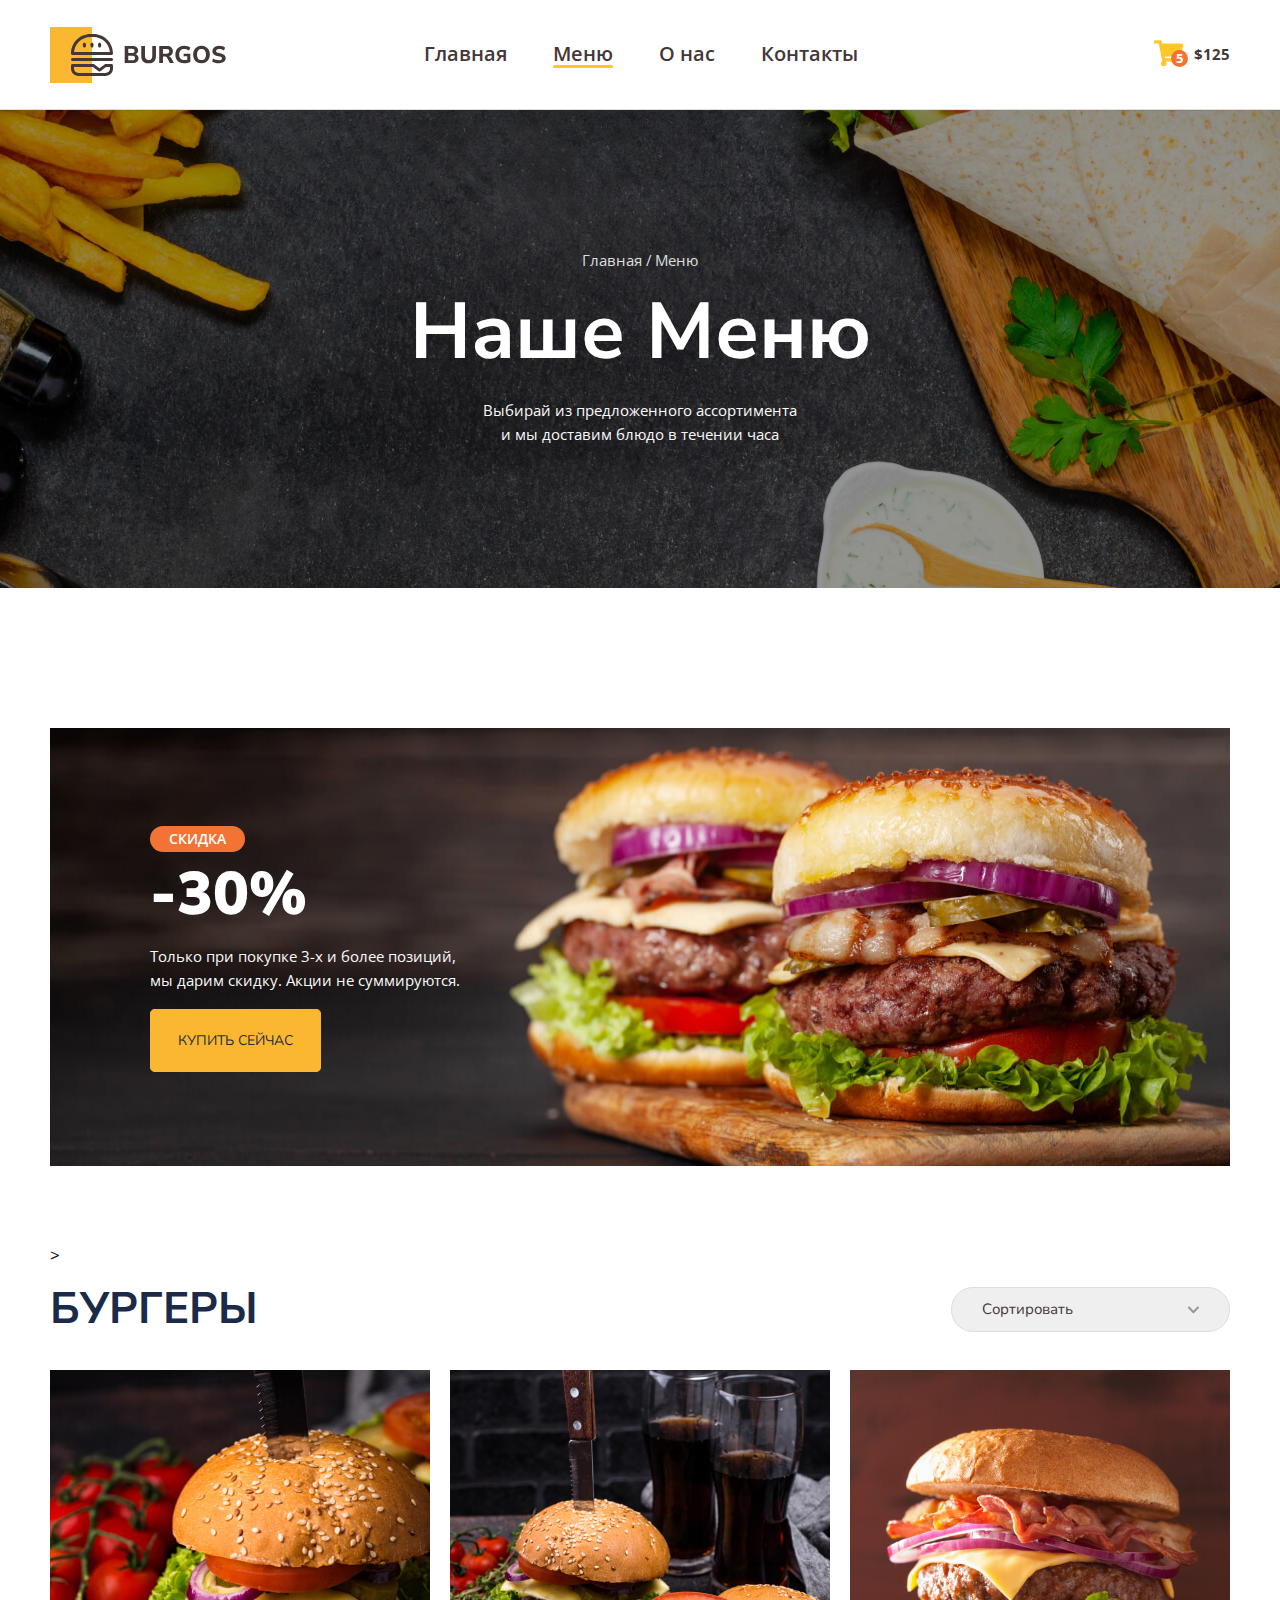
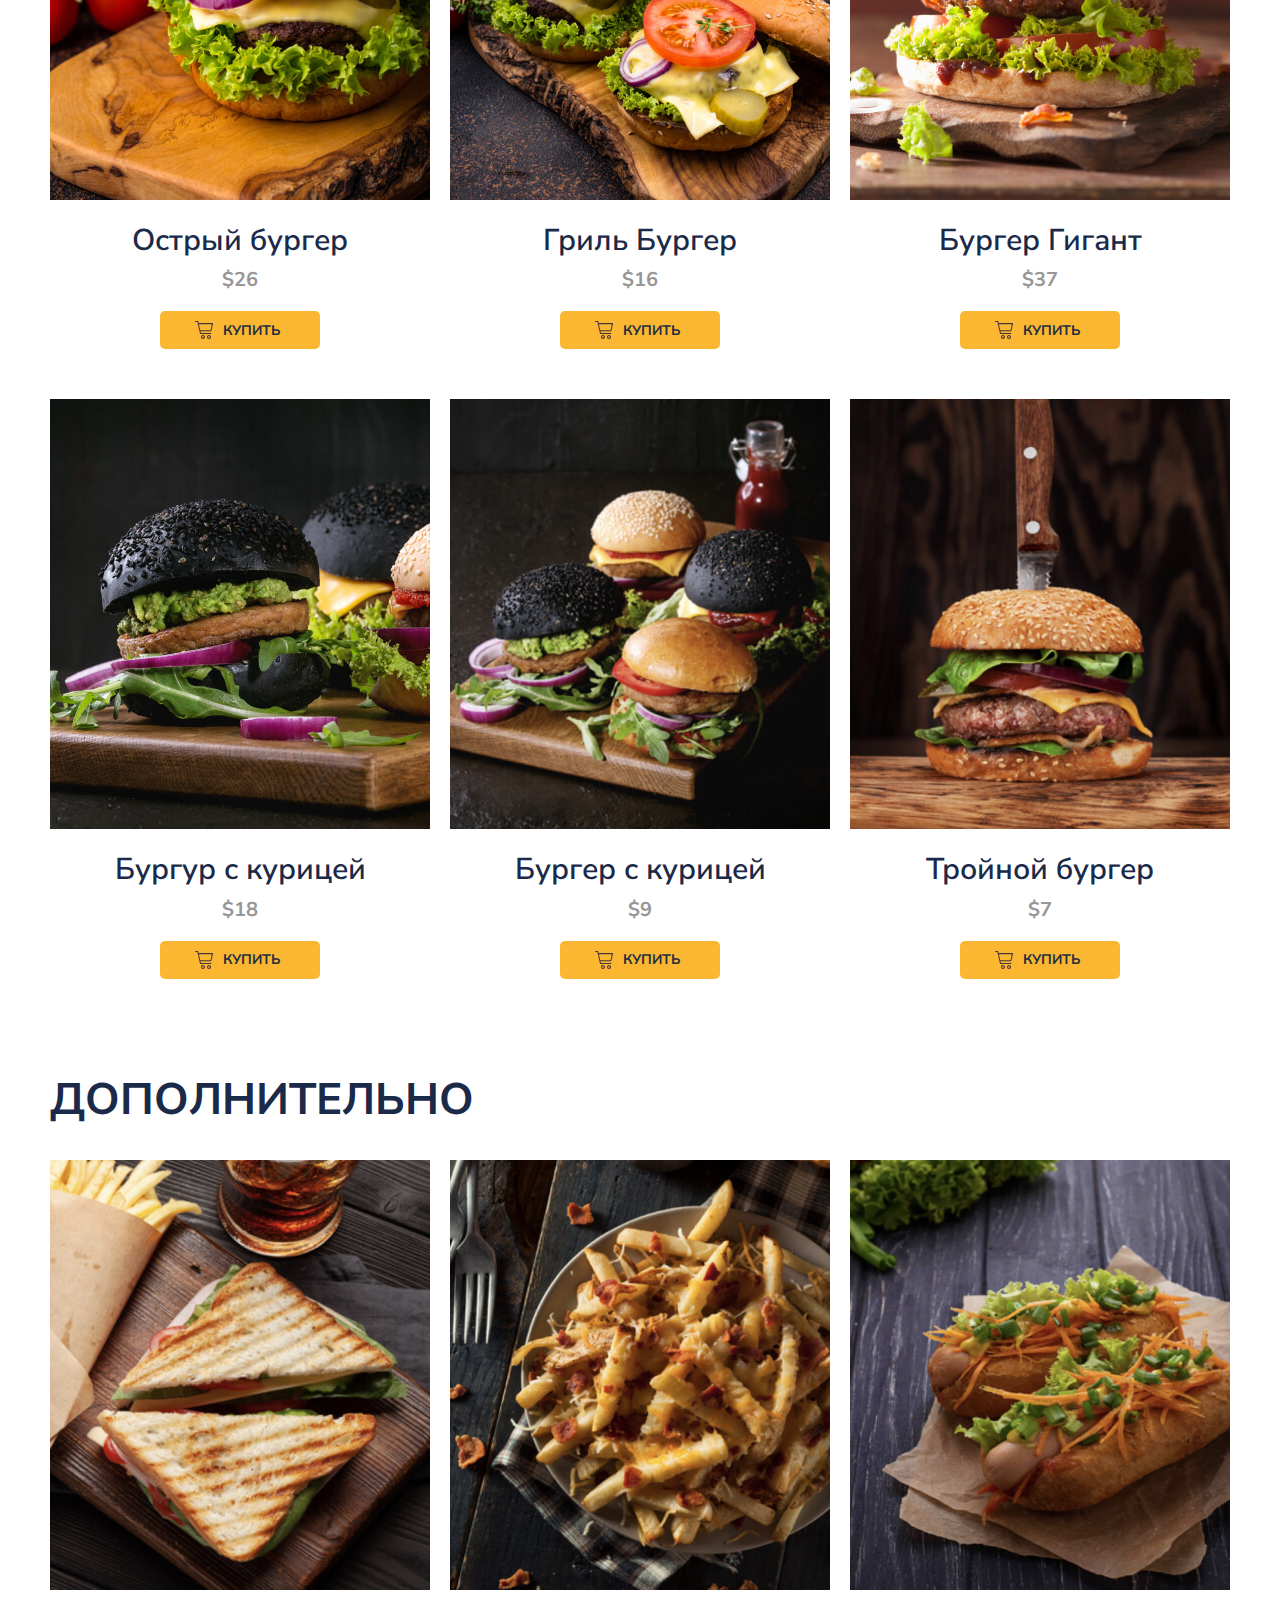
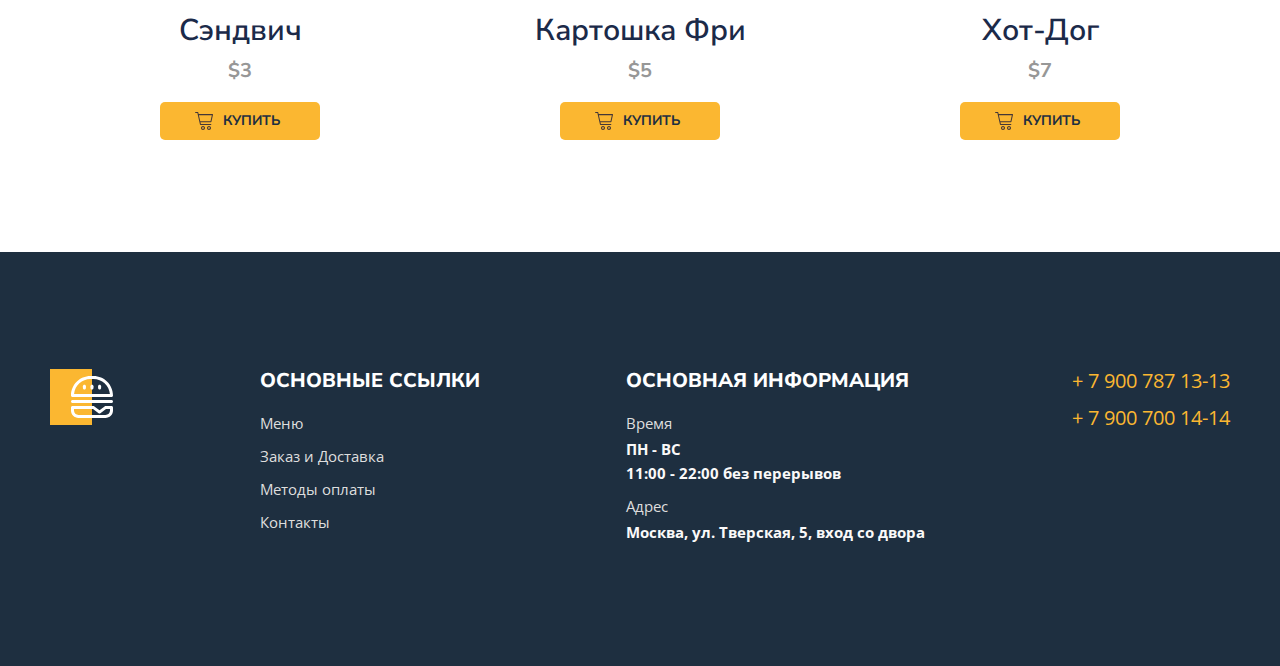
==== commit f10d0a43: "Change files" ====
--- a/menu.html
+++ b/menu.html
@@ -10,6 +10,16 @@
     <link href="https://fonts.googleapis.com/css2?family=Nunito+Sans:wght@600;700;800;900&family=Open+Sans:wght@400;600;700&display=swap" rel="stylesheet">
     <link rel="stylesheet" href="styles/normalize.css">
     <link rel="stylesheet" href="styles/main.css">
+    <link rel="apple-touch-icon" sizes="192x192" href="android-chrome-192x192.png">
+    <link rel="icon" type="image/png" sizes="512x512" href="images/favicon/android-chrome-512x512.png">
+    <link rel="icon" sizes="16x16" href="images/favicon/favicon.ico">
+    <link rel="icon" type="image/png" sizes="150x150" href="images/favicon/mstile-150x150.png">
+    <link rel="apple-touch-icon" sizes="180x180" href="images/favicon/apple-touch-icon.png">
+    <link rel="icon" type="image/png" sizes="32x32" href="images/favicon/favicon-32x32.png">
+    <link rel="icon" type="image/png" sizes="16x16" href="images/favicon/favicon-16x16.png">
+    <link rel="mask-icon" href="images/favicon/safari-pinned-tab.svg" color="#5bbad5">
+    <meta name="msapplication-TileColor" content="#da532c">
+    <meta name="theme-color" content="#ffffff">
 </head>
 <body>
     <header id="headerTop">
@@ -61,6 +71,7 @@
                     </h2>
                     <p class="banner-text">Только при покупке 3-х и более позиций, мы  дарим скидку. Акции не cуммируются.</p>
                     <a href="#menuBurger" class="banner-link">купить сейчас</a>
+                </div>>
             </div>
         </div>
         <section class="menu" id="menuBurger">
--- a/styles/main.css
+++ b/styles/main.css
@@ -223,7 +223,9 @@
     border-radius: 22px;
     color: #443737;
     font-size: 15px;
-    appearance: none;
+    -webkit-appearance: none;
+       -moz-appearance: none;
+            appearance: none;
     flex-basis: 279px;
     background-image: url(../images/menu/arrow.svg);
     background-size: 12.77px 7.77px;
@@ -247,7 +249,8 @@
     left: 50%;
     top: 50%;
     transform: translate(-50%, -50%);
-    object-fit: cover;
+    -o-object-fit: cover;
+       object-fit: cover;
     width: 100%;
     height: 430px;
 }
@@ -534,6 +537,7 @@
     background-image: url(../images/burger.svg);
     background-repeat: no-repeat;
     background-size: contain;
+    background-color: transparent;
     border: none;
     cursor: pointer;
 }
@@ -566,6 +570,7 @@
     background-image: url(../images/close.svg);
     background-repeat: no-repeat;
     background-size: contain;
+    background-color: transparent;
     border: none;
     cursor: pointer;
     position: absolute;
@@ -585,6 +590,7 @@
         display: none;
     }
 }
+
 
 @media (max-width: 1000px) {
     .container {
@@ -647,6 +653,33 @@
     }
 }
 
+@media (max-width: 680px) {
+    .footer-box {
+        display: grid;
+        grid-template-areas: 'a d d'
+                             'b b b'
+                             'c c c';
+        gap: 21px 0;
+    }
+    .footer-tel {
+        display: block;
+    }
+    .footer-list + .footer-list-tel {
+        display: none;
+    }
+    .footer-item:nth-child(1) {
+        grid-area: a;
+    }.footer-item:nth-child(2) {
+        grid-area: b;
+    }.footer-item:nth-child(3) {
+        grid-area: c;
+    }.footer-item:nth-child(4) {
+        grid-area: d;
+    }
+    .footer-item h2 {
+        font-size: 18px;
+}
+
 @media (max-width: 567px) {
     .breadcrumbs {
         font-size: 14px;
@@ -663,6 +696,40 @@
     .banner-box {
         background-position: 17% center;
         padding: 35px 25px 54px;
+        margin-bottom: 50px;
+    }
+    .menu-title {
+        font-size: 27px;
+    }
+    .menu-select {
+        flex-basis: 136px;
+        font-size: 8px;
+        padding: 7px 31px 7px 15px;
+    }
+    .menu-grid-cover img {
+        height: 180px;
+    }
+    .menu-grid-cover {
+        height: 139px;
+    }
+    .menu-grid-title {
+        font-size: 13px;
+    }
+    .menu-grid-price {
+        font-size: 16px;
+    }
+    .menu-grid-btn {
+        padding: 10px 21.5px;
+    }
+    .menu-other .menu-grid-cover,
+    .menu-other .menu-grid-cover img {
+        height: 139px;
+    }
+    .menu-other {
+        height: 350px;
+    }
+    .footer {
+        margin-top: 70px;
     }
 }
 
@@ -672,10 +739,18 @@
         height: 37px;
         background-size: contain;
     }
+    
 }
 
 @media (max-width: 320px) {
     .banner-box {
         background-position: 25% center;
     }
-}+    .footer-box {
+        display: grid;
+        grid-template-areas: 'a d d d'
+                             'b b b b'
+                             'c c c c';
+        gap: 21px 0;
+    }
+}}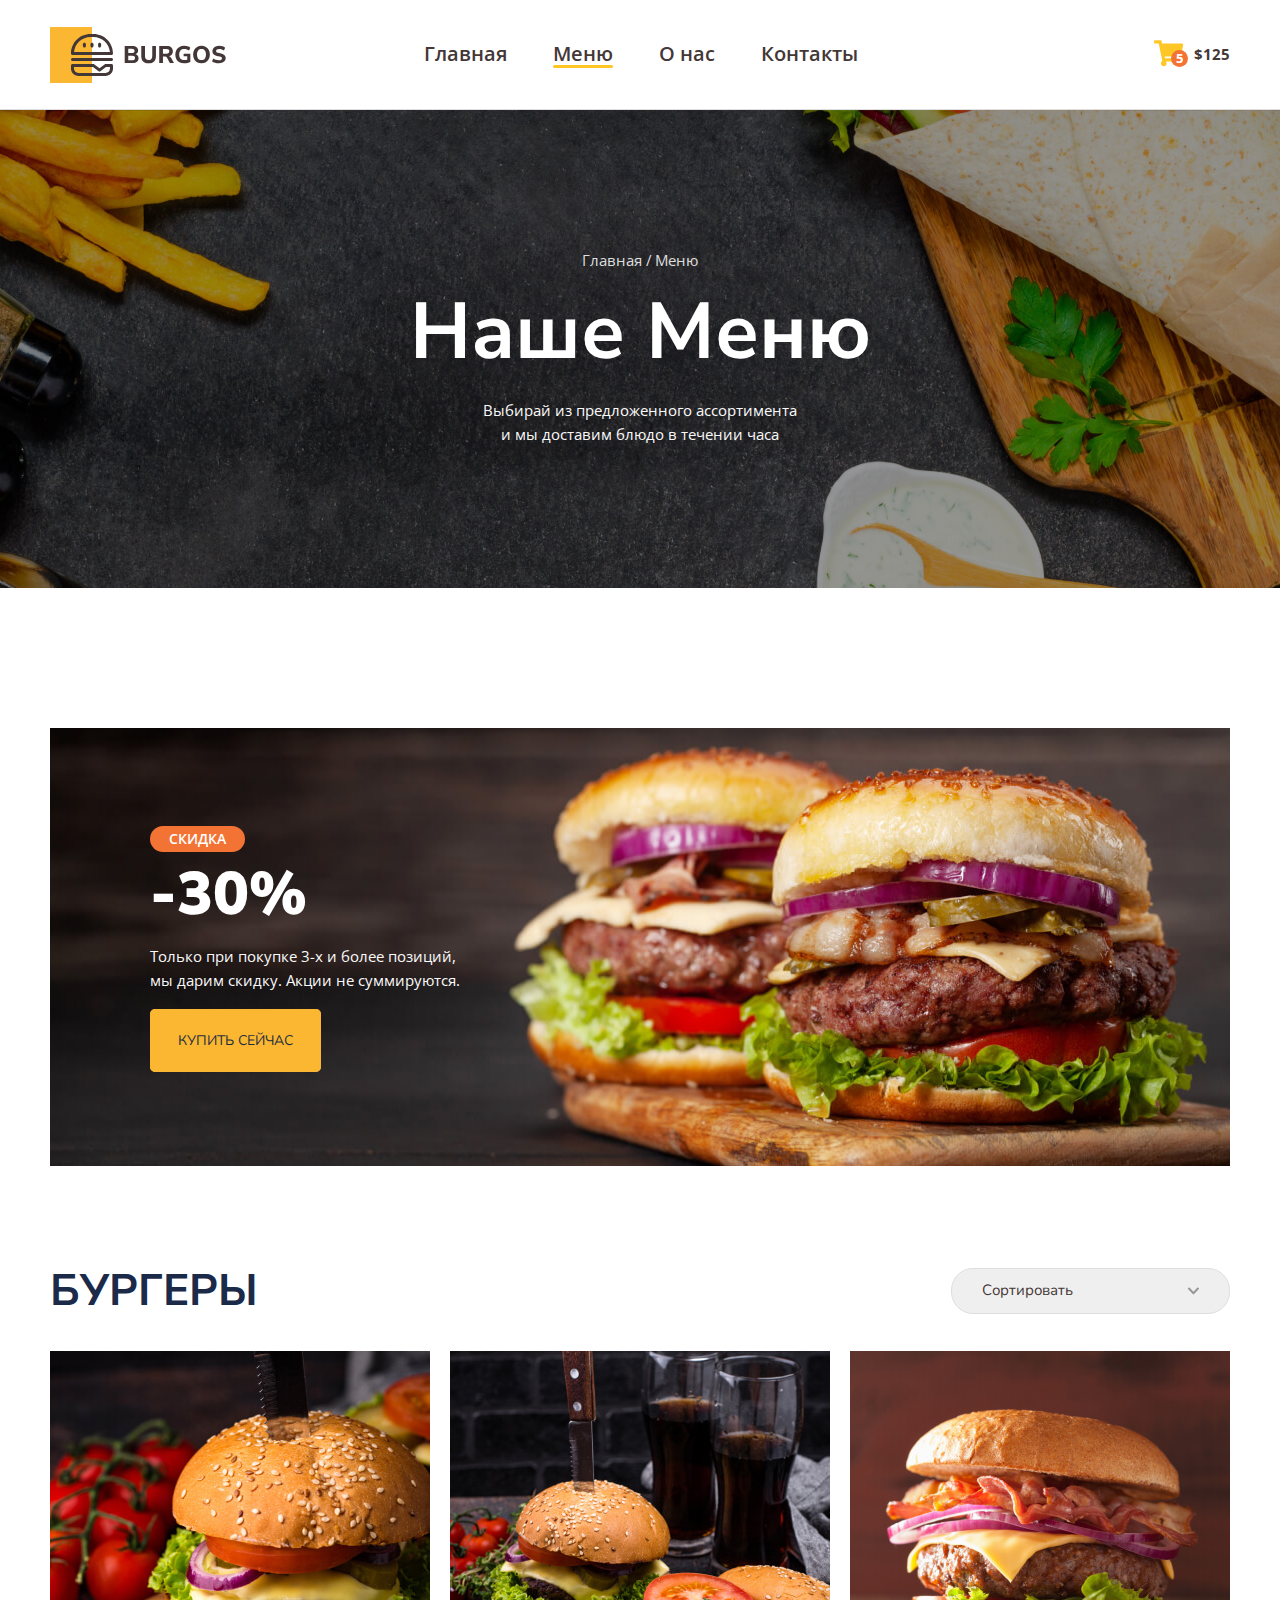
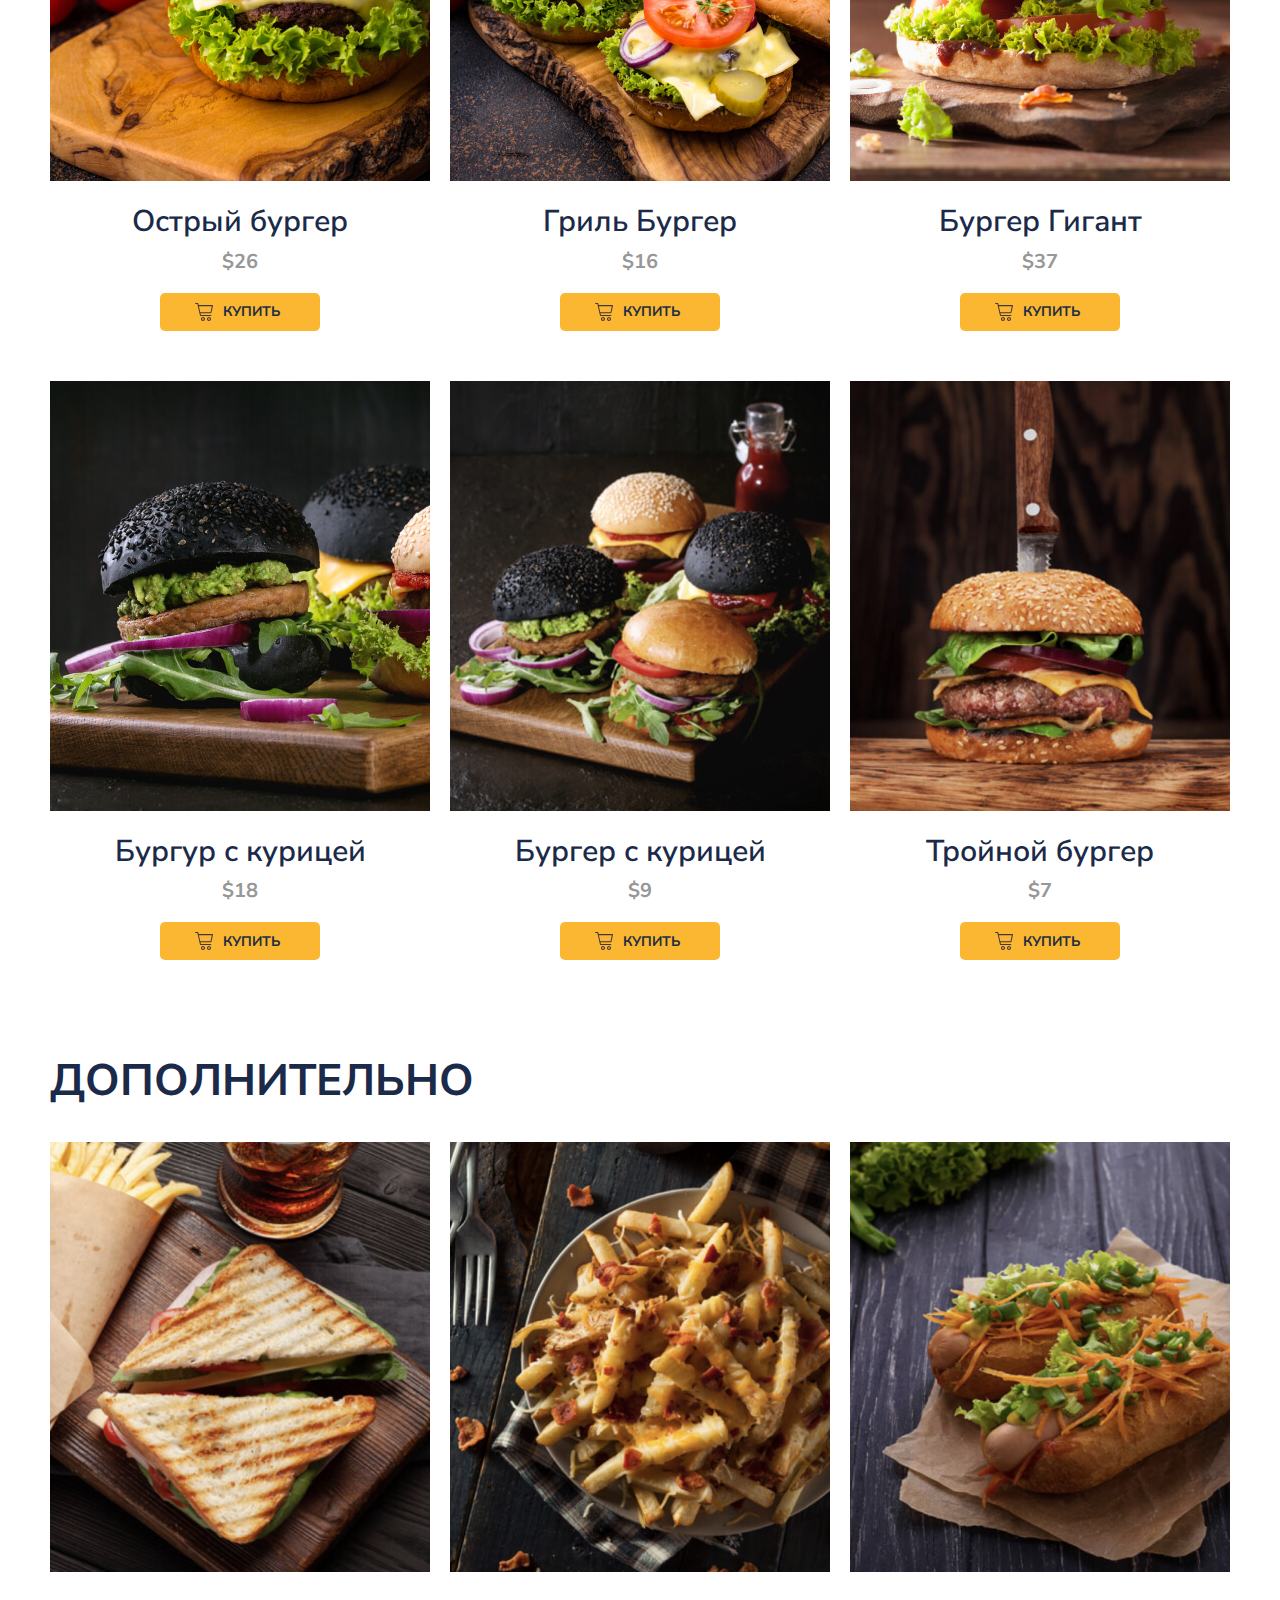
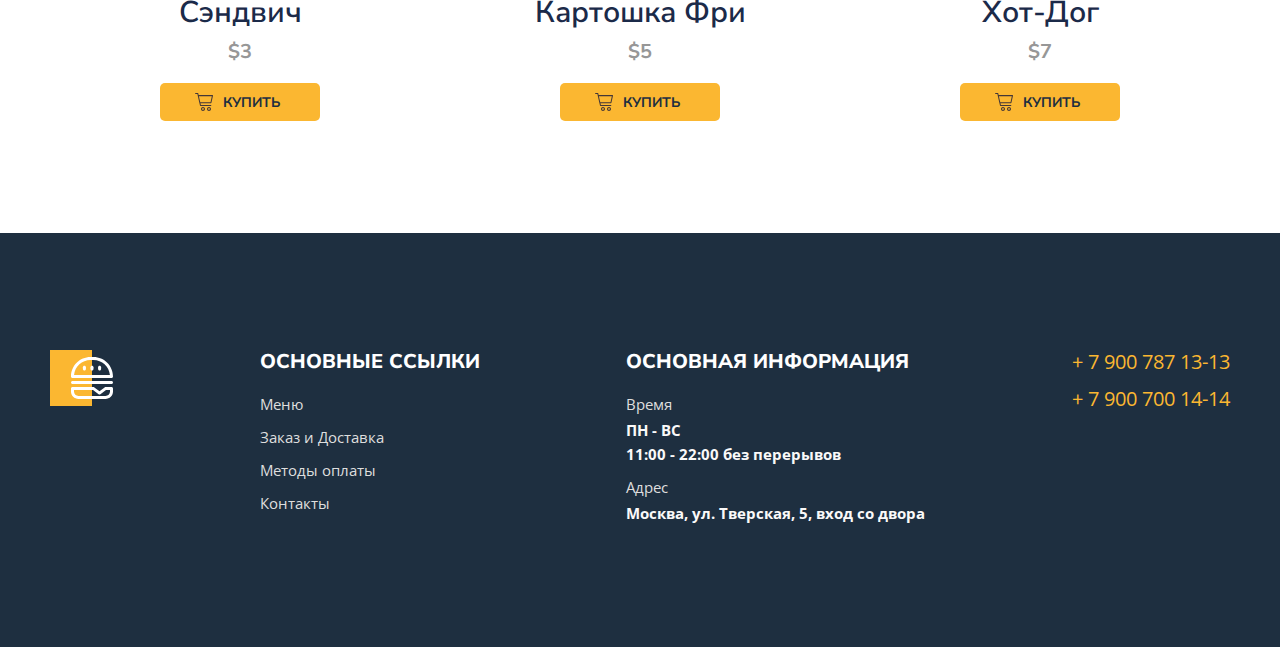
==== commit a9ad5e3b: "change files" ====
--- a/menu.html
+++ b/menu.html
@@ -71,7 +71,7 @@
                     </h2>
                     <p class="banner-text">Только при покупке 3-х и более позиций, мы  дарим скидку. Акции не cуммируются.</p>
                     <a href="#menuBurger" class="banner-link">купить сейчас</a>
-                </div>>
+                </div>
             </div>
         </div>
         <section class="menu" id="menuBurger">
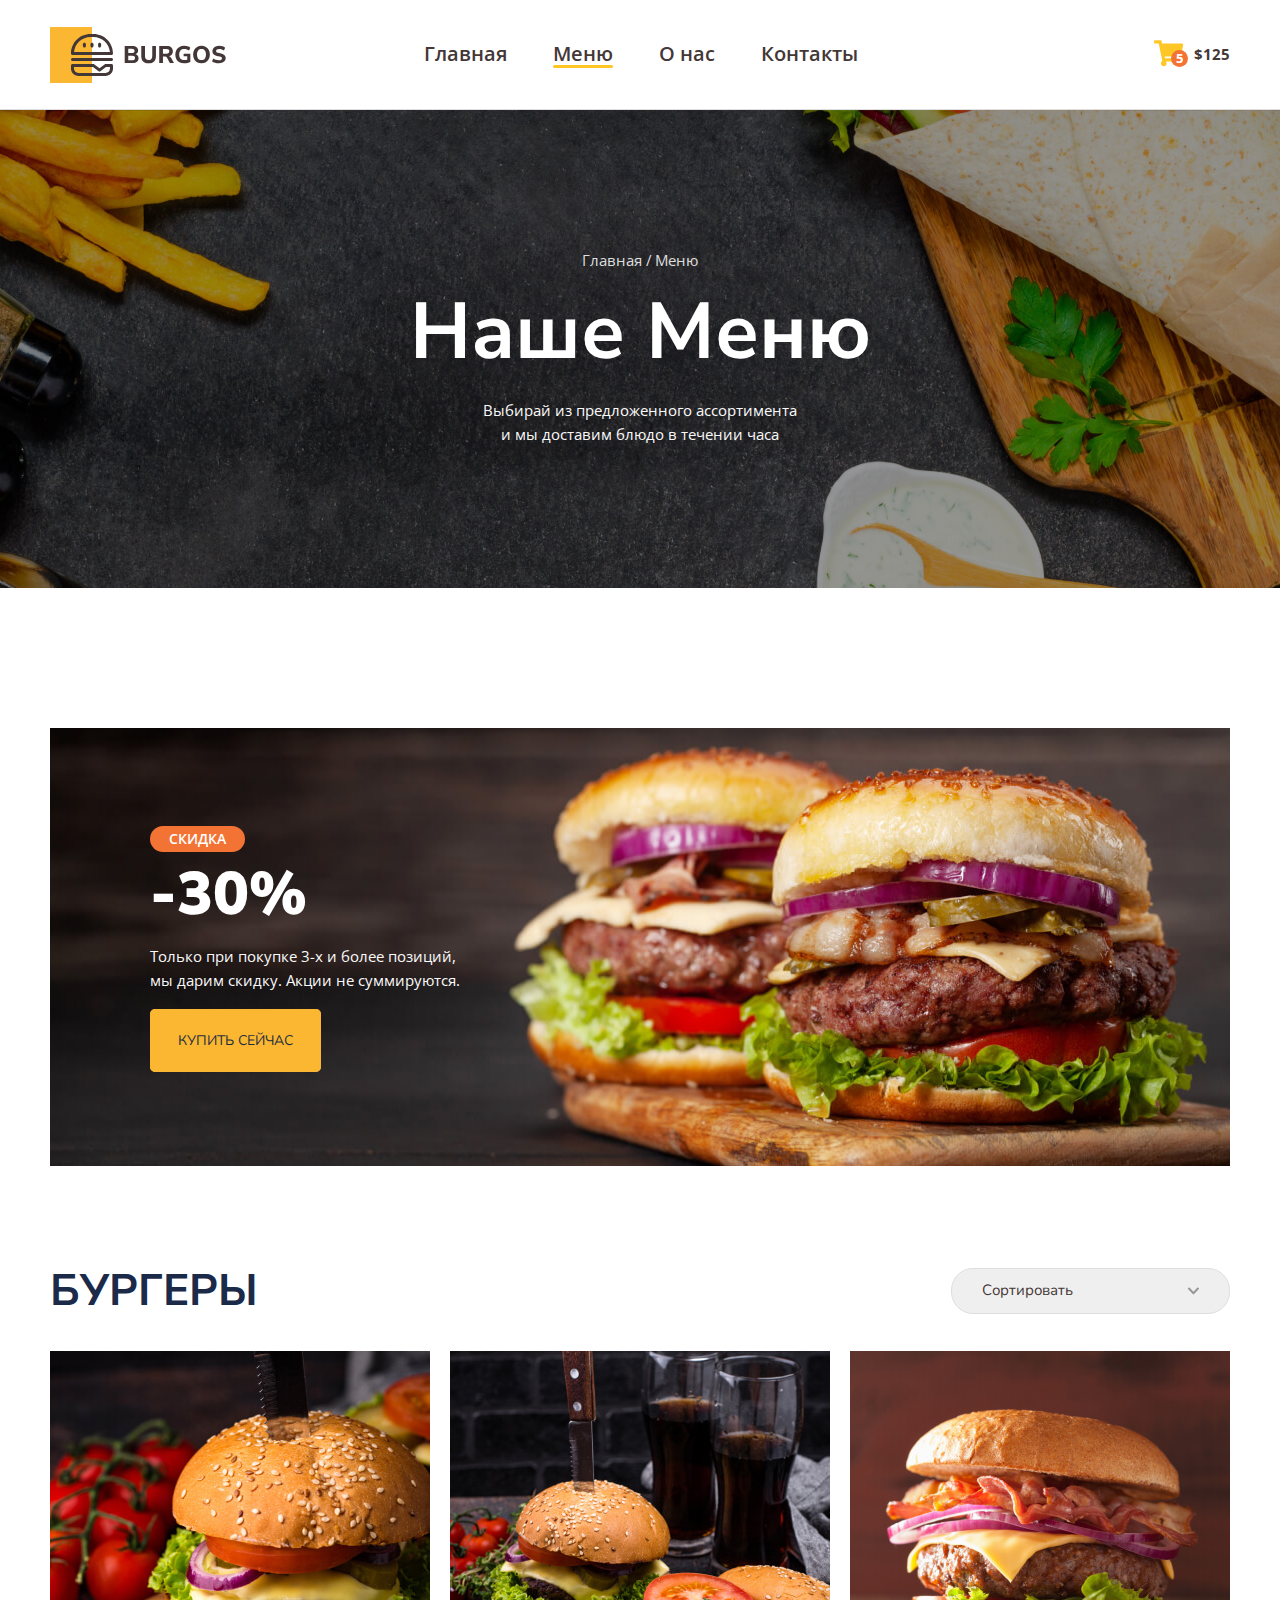
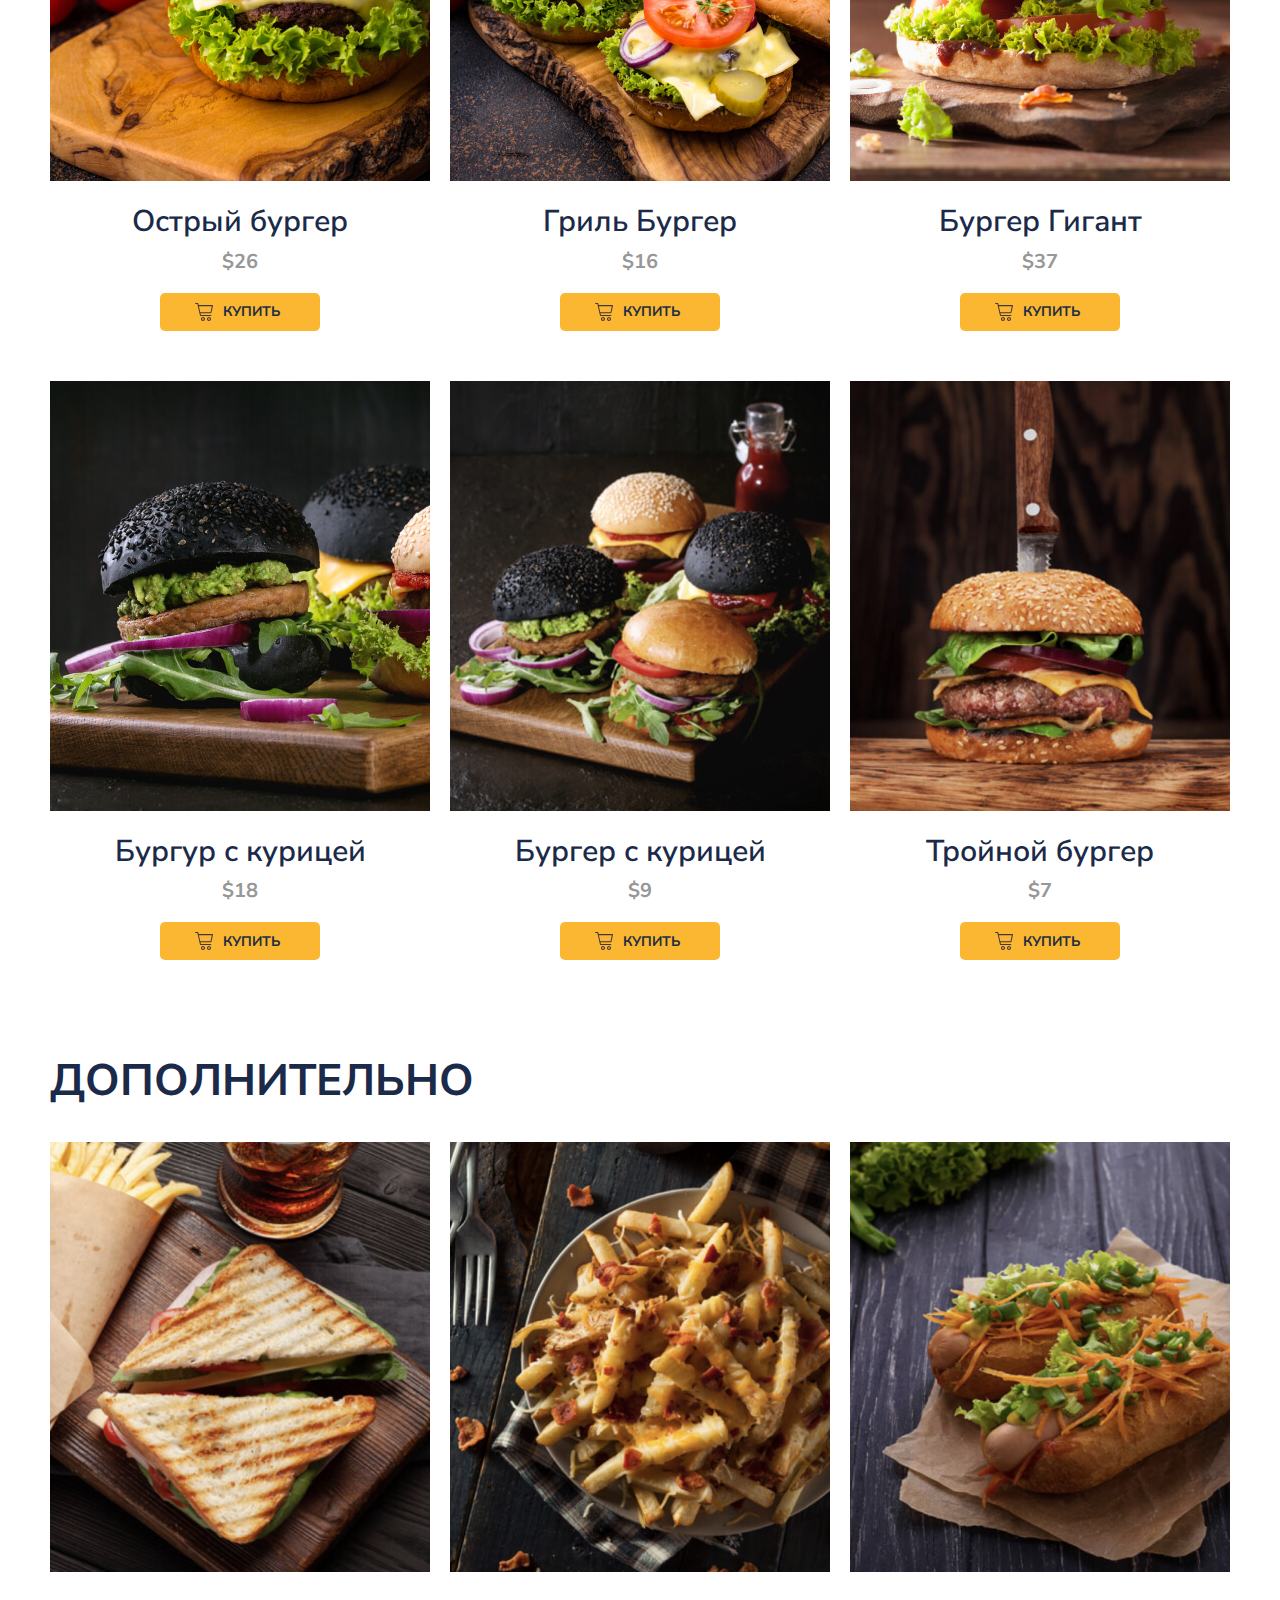
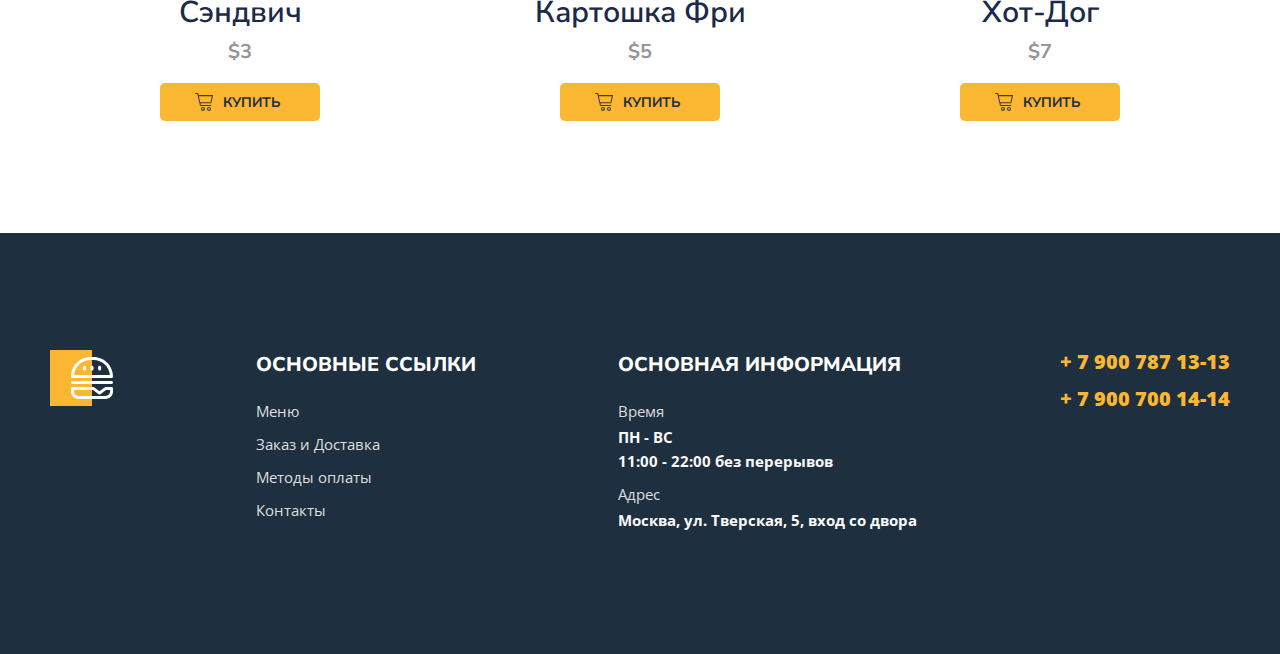
==== commit 5a5a5bc5: "Add styles" ====
--- a/menu.html
+++ b/menu.html
@@ -55,7 +55,7 @@
         <div class="container">
             <ul class="breadcrumbs">
                 <li><a href="index.html">Главная</a></li>
-                <li><a href="#">Меню</a></li>
+                <li><a href="menu.html">Меню</a></li>
             </ul>
             <h1 class="title">Наше Меню</h1>
             <p class="desription">Выбирай из предложенного ассортимента и мы доставим блюдо в течении часа</p>
--- a/styles/main.css
+++ b/styles/main.css
@@ -55,6 +55,9 @@
 .header-nav a.active::after {
     content: '';
     background-color: #FFC725;
+}
+.header-nav a:hover {
+    color: #FFC725;
 }
 .button {
     display: flex;
@@ -118,6 +121,9 @@
     position: relative;
     left: -3px;
     pointer-events: none;
+}
+.breadcrumbs a:hover {
+    color: #FFC725;
 }
 .breadcrumbs li:first-child a::before {
     display: none;
@@ -316,13 +322,11 @@
 .footer-box {
     display: flex;
     justify-content: space-between;
+    gap: 20px;
 }
 .footer-logo {
     width: 63px;
     height: 56px;
-}
-.footer-item {
-    flex: 0 0 auto;
 }
 .footer-item h2 {
     font-size: 20px;
@@ -330,6 +334,7 @@
     text-transform: uppercase;
     margin-bottom: 19px;
     margin-top: 0;
+    line-height: 1.5;
 }
 .footer-list li {
     margin-bottom: 9px;
@@ -364,6 +369,7 @@
     font-size: 20px;
     color: #FBB731;
     margin-top: 0;
+    font-weight: 800;
 }
 .footer-list-tel a:hover {
     color: #fff;
@@ -651,15 +657,102 @@
     .header {
         gap: 21px;
     }
-}
-
-@media (max-width: 680px) {
+    .menu-other .container {
+        padding-right: 0;
+    }
+    .button-up.visible {
+        display: none;
+    }
+}
+
+@media (max-width: 567px) {
+    .header {
+        padding-top: 19px;
+        padding-bottom: 19px;
+    }
+    .header-logo {
+        width: 116px;
+        height: 37px;
+    }
+    .breadcrumbs {
+        font-size: 14px;
+    }
+    .title {
+        font-size: 38px;
+    }
+    .desription {
+        font-size: 12px;
+    }
+    .bg {
+        padding: 55px 0;
+        margin-bottom: 33px;
+    }
+    .banner-box {
+        background-position: 17% center;
+        padding: 35px 25px 54px;
+        margin-bottom: 40px;
+    }
+    .menu-header {
+        margin-bottom: 30px;
+    }
+    .menu-title {
+        font-size: 27px;
+    }
+    .menu-select {
+        flex-basis: 136px;
+        font-size: 12px;
+        padding: 13px 24px 13px 15px;
+        background-position: 91% center;
+    }
+    .menu-grid {
+        gap: 25px 15px;
+        margin-bottom: 40px;
+    }
+    .menu-grid-cover {
+        height: 56vw;
+        margin-bottom: 10px;
+    }
+    .menu-grid-cover img {
+        height: 100%;
+    }
+    .menu-grid-title {
+        font-size: 15px;
+    }
+    .menu-grid-price {
+        font-size: 16px;
+        margin-top: 6px;
+        margin-bottom: 14px;
+    }
+    .menu-grid-btn {
+        padding: 10px 21px;
+    }
+    .menu-other {
+        height: 108vw;
+    }
+    .menu-other .menu-grid {
+        padding-bottom: 24vw;
+    }
+    .menu-other .menu-grid-cover {
+        height: 56vw;
+    }
+    .menu-other .menu-grid-cover img {
+        height: 100%;
+    }
+    .menu-other .menu-grid-item {
+        flex: 0 0 38vw;
+    }
+    .footer {
+        margin-top: 28px;
+        padding-top: 60px;
+        padding-bottom: 60px;
+    }
     .footer-box {
         display: grid;
-        grid-template-areas: 'a d d'
-                             'b b b'
-                             'c c c';
-        gap: 21px 0;
+        grid-template-columns: 30% 70%;
+        grid-template-areas: 'a d'
+                             'b b'
+                             'c c';
+        gap: 0;
     }
     .footer-tel {
         display: block;
@@ -678,58 +771,9 @@
     }
     .footer-item h2 {
         font-size: 18px;
-}
-
-@media (max-width: 567px) {
-    .breadcrumbs {
-        font-size: 14px;
-    }
-    .title {
-        font-size: 38px;
-    }
-    .desription {
-        font-size: 12px;
-    }
-    .bg {
-        padding: 55px 0;
-    }
-    .banner-box {
-        background-position: 17% center;
-        padding: 35px 25px 54px;
-        margin-bottom: 50px;
-    }
-    .menu-title {
-        font-size: 27px;
-    }
-    .menu-select {
-        flex-basis: 136px;
-        font-size: 8px;
-        padding: 7px 31px 7px 15px;
-    }
-    .menu-grid-cover img {
-        height: 180px;
-    }
-    .menu-grid-cover {
-        height: 139px;
-    }
-    .menu-grid-title {
-        font-size: 13px;
-    }
-    .menu-grid-price {
-        font-size: 16px;
-    }
-    .menu-grid-btn {
-        padding: 10px 21.5px;
-    }
-    .menu-other .menu-grid-cover,
-    .menu-other .menu-grid-cover img {
-        height: 139px;
-    }
-    .menu-other {
-        height: 350px;
-    }
-    .footer {
-        margin-top: 70px;
+    }
+    .footer-tel {
+        text-align:right;
     }
 }
 
@@ -739,18 +783,25 @@
         height: 37px;
         background-size: contain;
     }
-    
+    .menu-grid-title {
+        font-size: 13px;
+    }
 }
 
 @media (max-width: 320px) {
     .banner-box {
         background-position: 25% center;
     }
+    .menu-select {
+        flex-basis: 136px;
+        font-size: 12px;
+        padding: 7px 31px 7px 15px;
+    }
     .footer-box {
         display: grid;
-        grid-template-areas: 'a d d d'
-                             'b b b b'
-                             'c c c c';
+        grid-template-areas: 'a d'
+                             'b b'
+                             'c c';
         gap: 21px 0;
     }
-}}+}